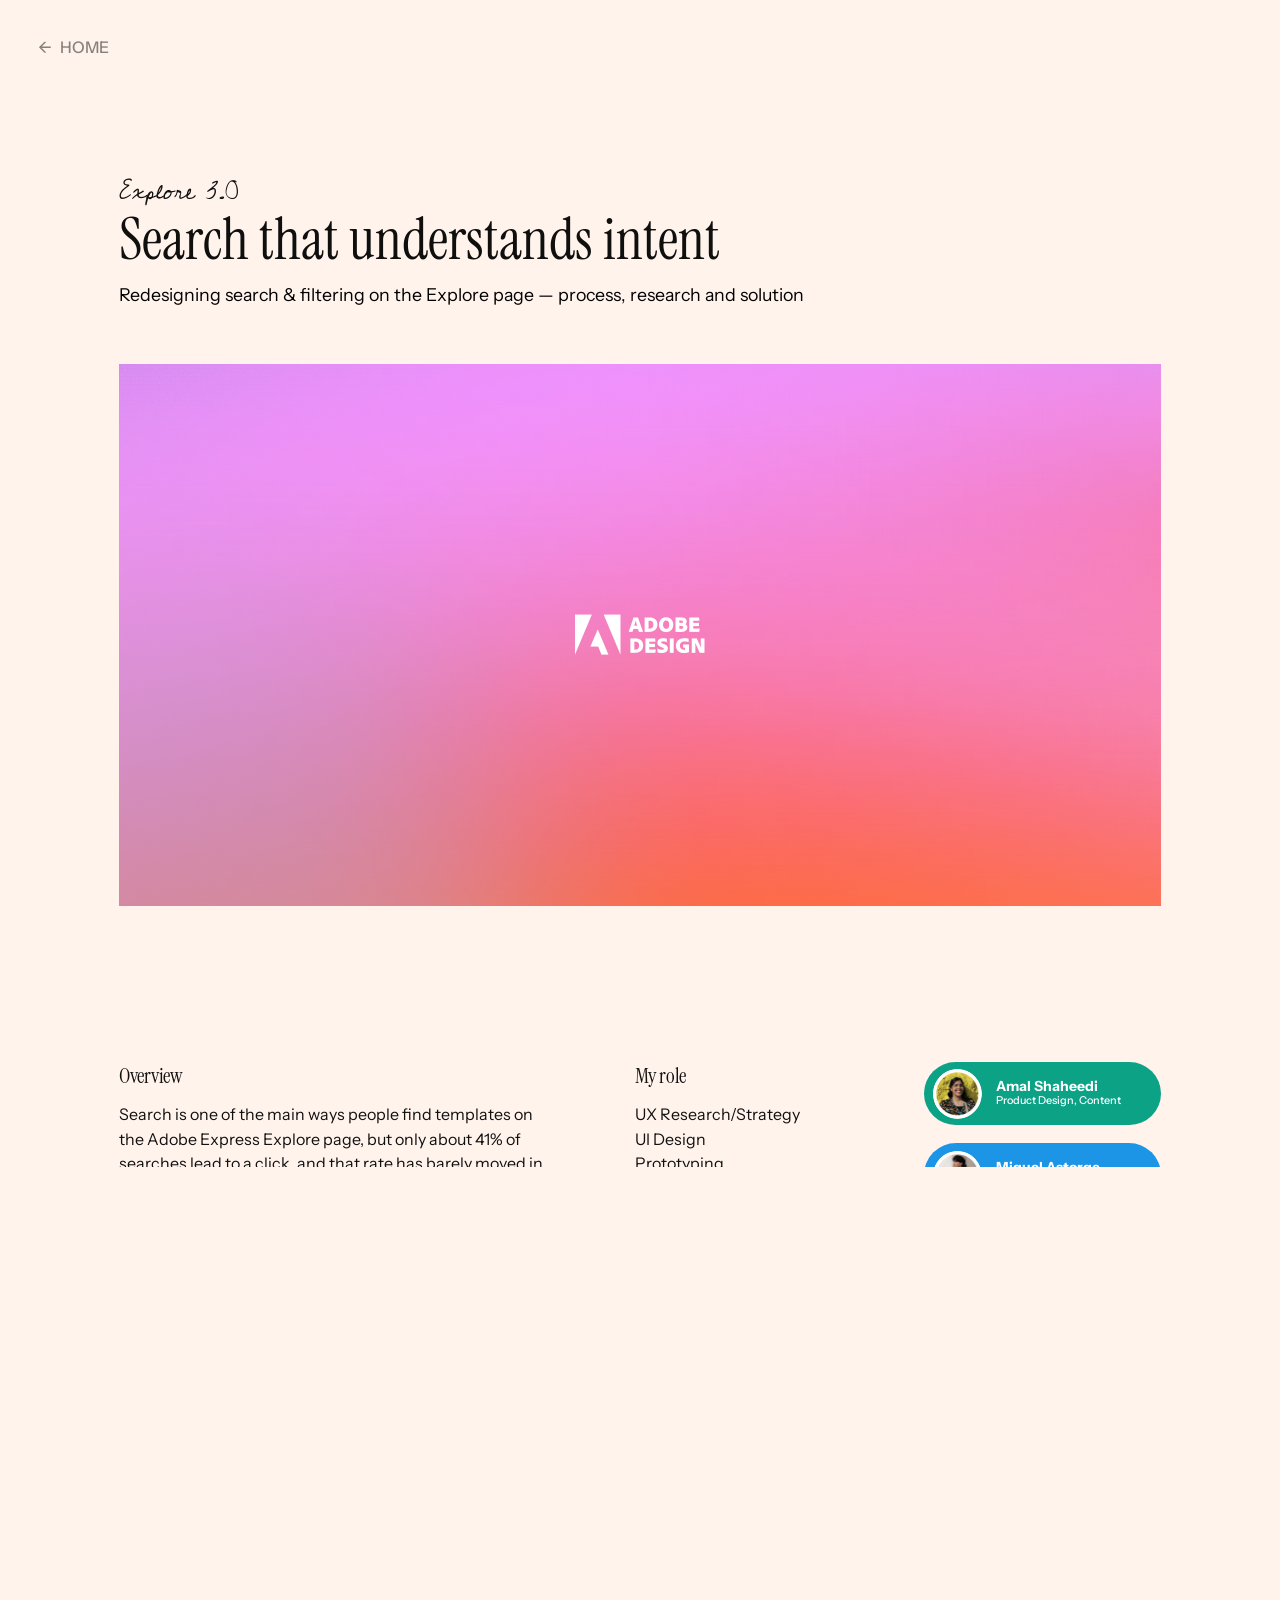
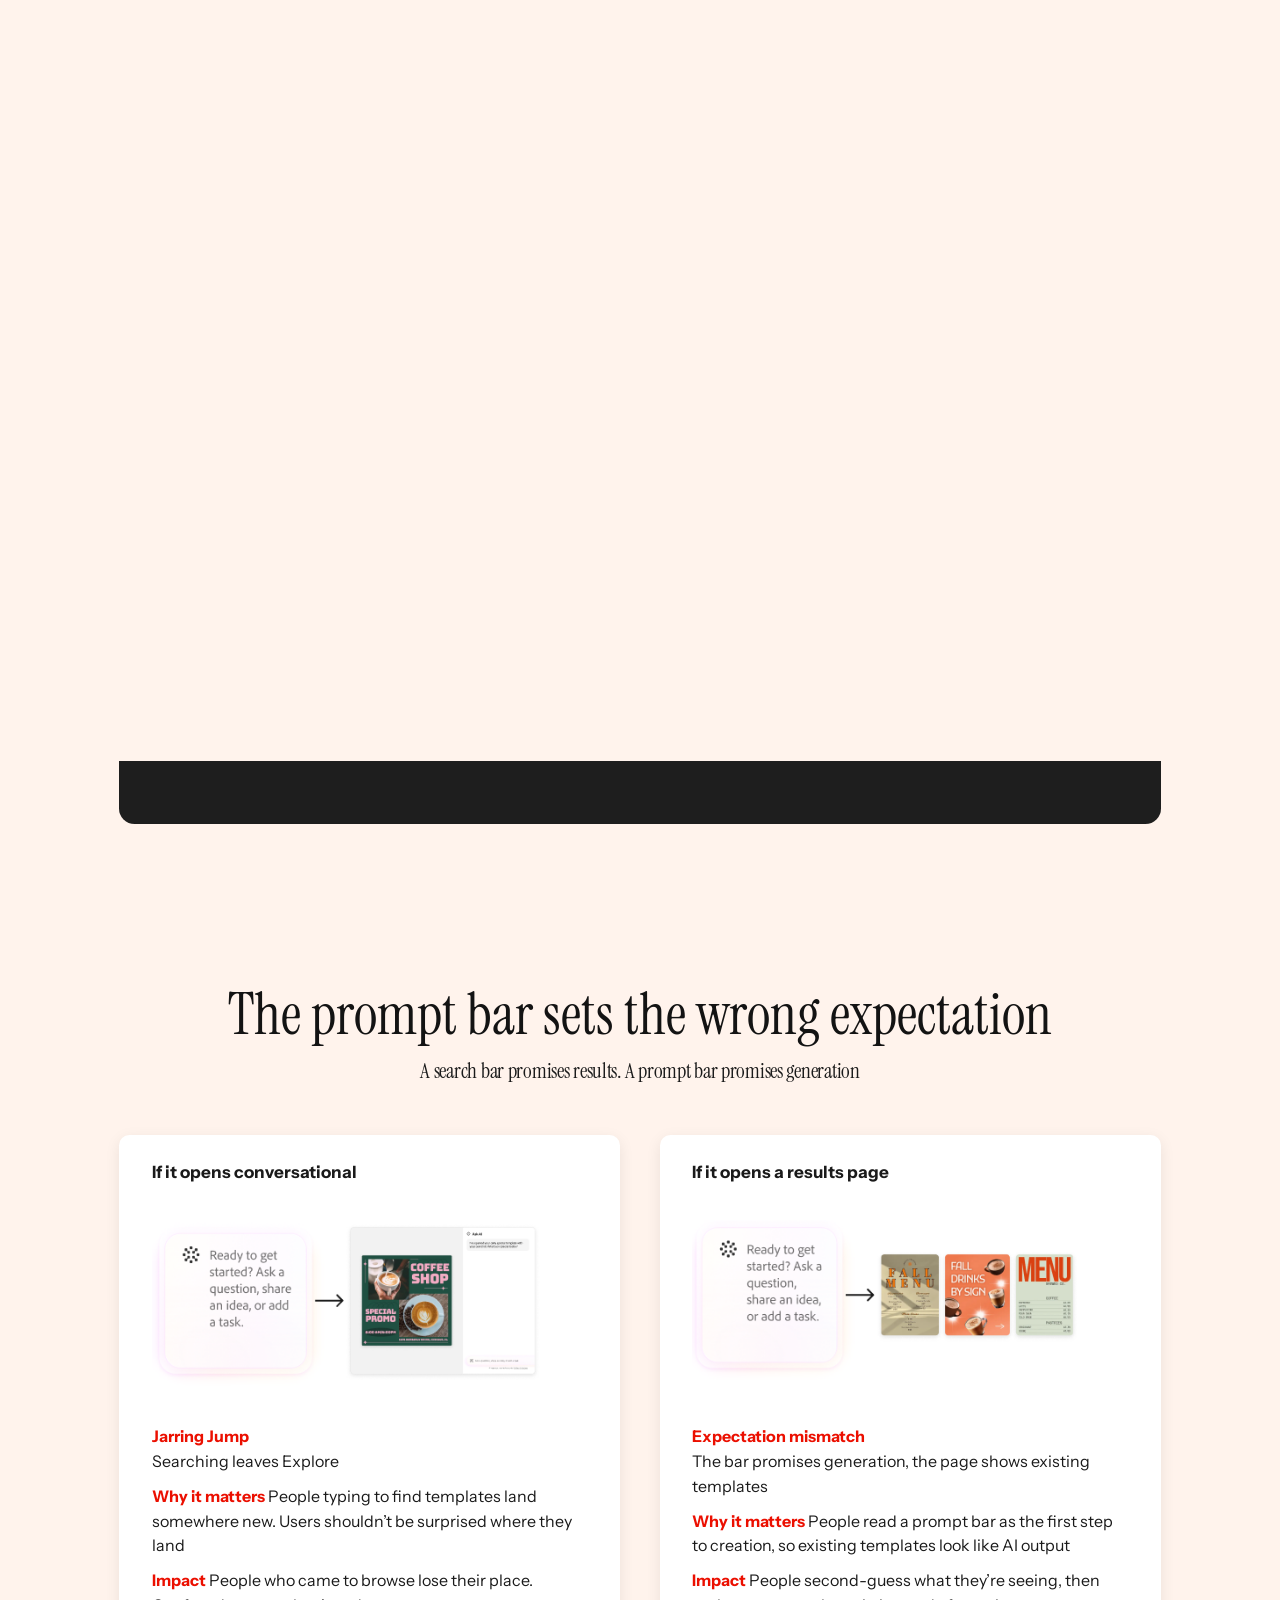
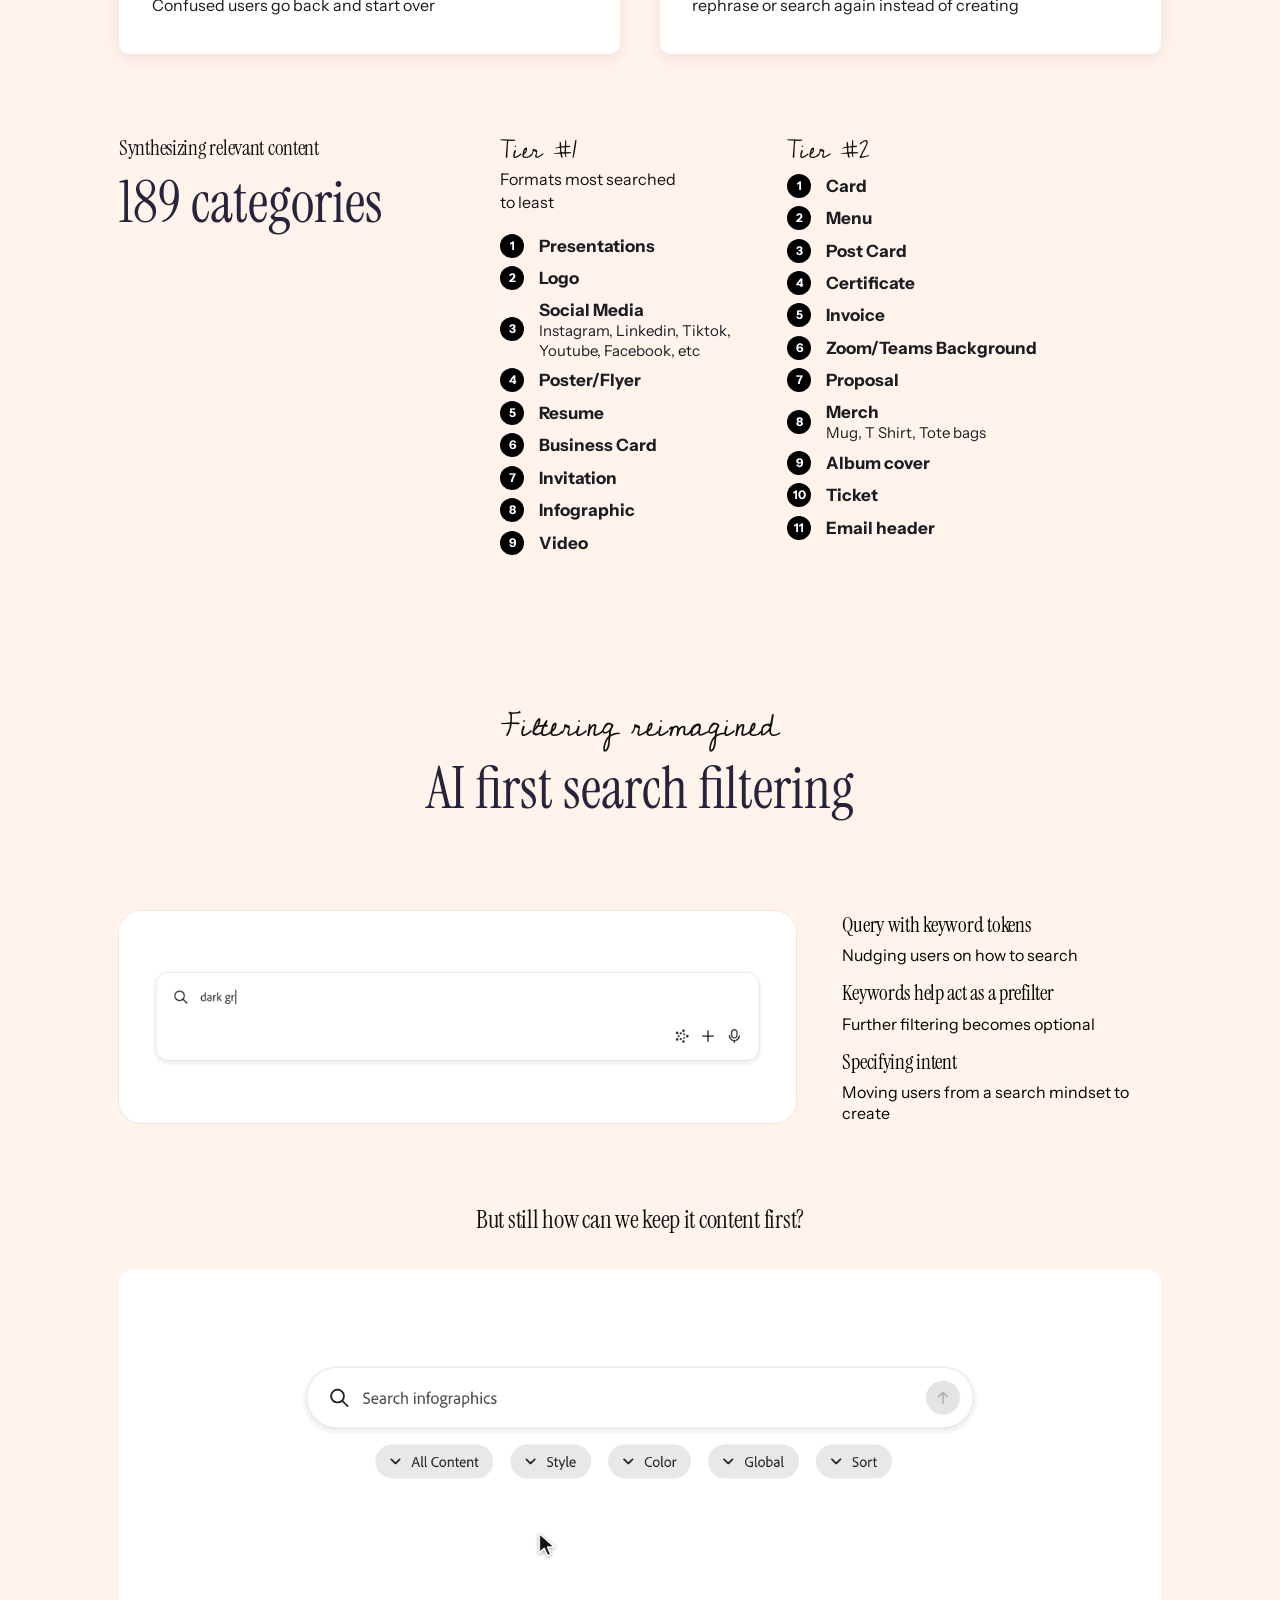
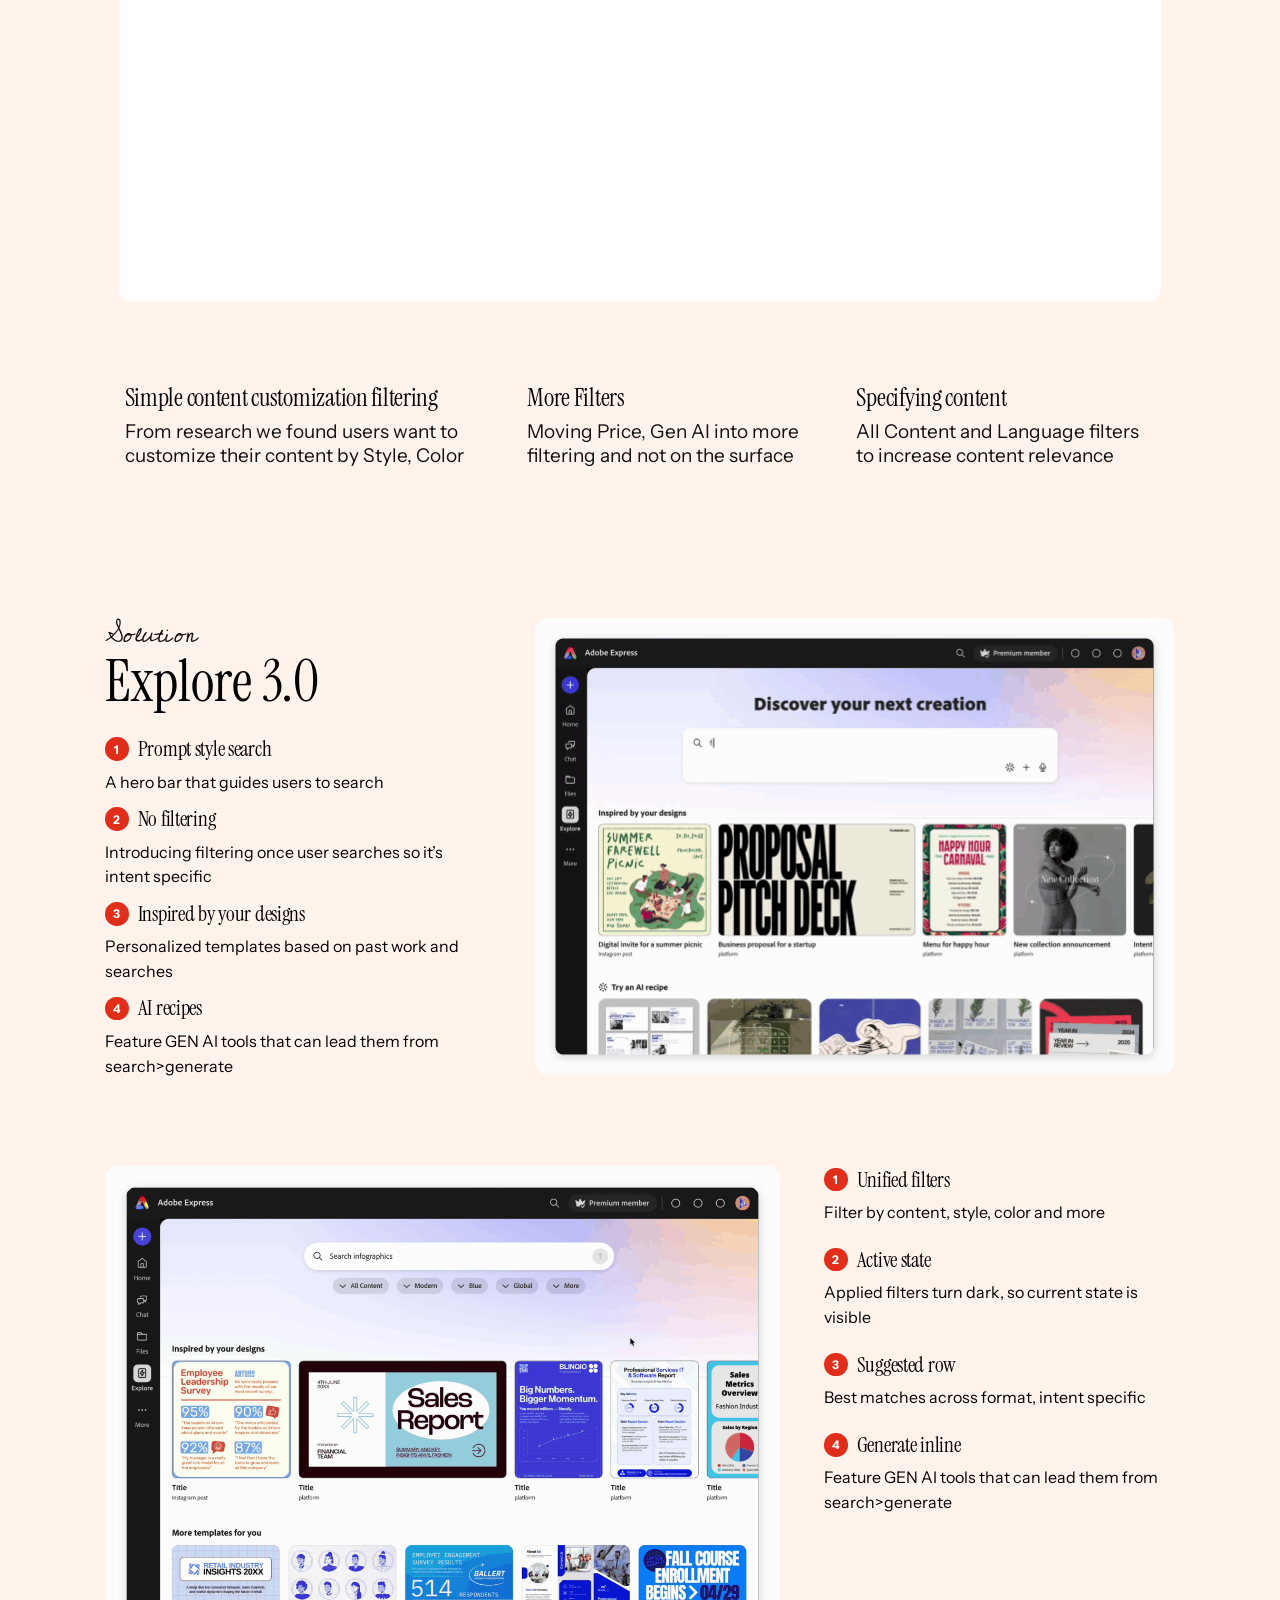
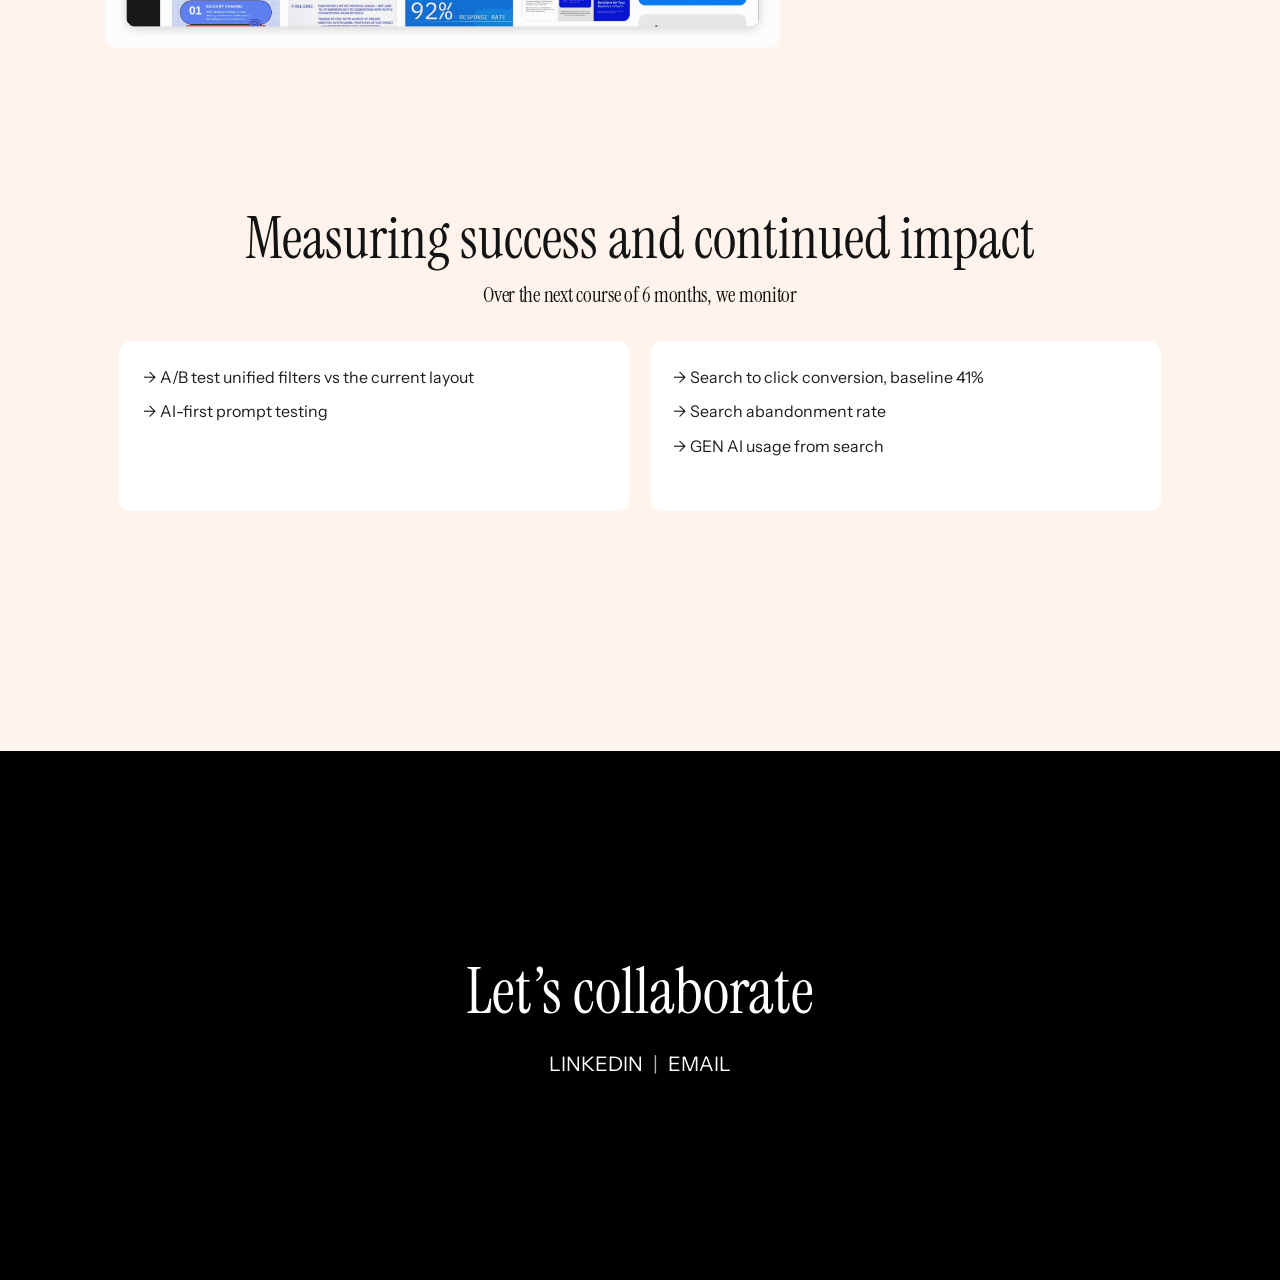
==== explore.html @ 82c075d8 "Portfolio site Co-authored-by: Copilot App <223556219+Copilot@users.noreply.github.com>" ====
<!doctype html>
<html lang="en">
<head>
  <meta charset="utf-8">
  <meta name="viewport" content="width=device-width, initial-scale=1">
  <title>Explore 3.0 — Amal Shaheedi</title>
  <meta name="description" content="Redesigning search and filtering on the Adobe Express Explore page — process, research and solution.">
  <link rel="preconnect" href="https://fonts.googleapis.com">
  <link rel="preconnect" href="https://fonts.gstatic.com" crossorigin>
  <link href="https://fonts.googleapis.com/css2?family=Cedarville+Cursive&family=Instrument+Sans:wdth,wght@75..100,400..700&family=Instrument+Serif:ital@0;1&display=swap" rel="stylesheet">
  <link rel="stylesheet" href="case.css?v=47">
</head>
<body class="case">
  <a class="skip" href="#overview">Skip to content</a>

  <a class="back" href="index.html"><span aria-hidden="true">←</span> Home</a>

  <nav class="snav" aria-label="Sections">
    <a href="#overview" class="is-active">Overview</a>
    <a href="#problem">Problem</a>
    <a href="#research">Research</a>
    <a href="#prompt">Discovery</a>
    <a href="#filtering">Solution</a>
  </nav>

  <div class="page" id="page">
    <header class="sec hero">
      <div class="hero__text">
        <p class="script in">Explore 3.0</p>
        <h1 class="in">Search that understands intent</h1>
        <p class="lede in">Redesigning search &amp; filtering on the Explore page — process, research and solution</p>
      </div>
      <video class="hero__img in" src="assets/p1/hero-gradient.mp4" poster="assets/p1/hero-gradient.png" autoplay muted loop playsinline aria-label="Adobe Design" width="1042" height="542"></video>
    </header>

    <section class="sec overview" id="overview">
      <div data-reveal>
        <h3 class="h4">Overview</h3>
        <p>Search is one of the main ways people find templates on the Adobe Express Explore page, but only about 41% of searches lead to a click, and that rate has barely moved in a year. This project finds the why and makes filters simpler and adds AI refinement, so people get from search to creating faster.</p>
      </div>
      <div data-reveal>
        <h3 class="h4">My role</h3>
        <ul><li>UX Research/Strategy</li><li>UI Design</li><li>Prototyping</li></ul>
        <h3 class="h4 gap">Duration</h3>
        <p>12 Weeks</p>
      </div>
      <div data-reveal>
        <div class="person person--teal"><span class="av"><img src="assets/p1/av-011d2.png" alt=""><img src="assets/p1/av-b8d90.png" alt="Amal Shaheedi"></span><span><b>Amal Shaheedi</b><small>Product Design, Content</small></span></div>
        <div class="person person--blue"><span class="av"><img src="assets/p1/av-011d2.png" alt=""><img src="assets/p1/av-c00eb.png" alt="Miguel Astorga"></span><span><b>Miguel Astorga</b><small>Product Design</small></span></div>
        <div class="person person--teal"><span class="av"><img src="assets/p1/av-011d2.png" alt=""><img src="assets/p1/av-57964.png" alt="James Ihezue"></span><span><b>James Ihezue</b><small>Content Strategist</small></span></div>
      </div>
    </section>

    <section class="sec problem" id="problem">
      <header class="problem__head" data-reveal>
        <p class="script">Problem</p>
        <h2 class="h3">Finding the right template takes too much work</h2>
      </header>
      <div class="data" data-reveal>
        <div class="data__list">
          <h3 class="h4">From the data we know users are searching but not finding the right content</h3>
          <ul class="arrows">
            <li>→ 35.8% engaging with search results</li>
            <li>→ roughly 6 in 10 searches don’t end in a click</li>
            <li>→ only 2% of users engage with the filters</li>
          </ul>
        </div>
        <figure class="chart" aria-label="Search engagement rate by month"><div class="bar" style="--i:0;--h:285.6"><span>35.3%</span><i></i><em>Sep ’25</em></div><div class="bar" style="--i:1;--h:283.9"><span>35.1%</span><i></i><em>Dec ’25</em></div><div class="bar" style="--i:2;--h:283.9"><span>35.1%</span><i></i><em>Mar ’26</em></div><div class="bar" style="--i:3;--h:298.5"><span>36.9%</span><i></i><em>Jun ’26</em></div><div class="bar is-hi" style="--i:4;--h:289.6"><span>35.8%</span><i></i><em>Sep ’26</em></div></figure>
      </div>

      <div class="audit" data-reveal>
        <figure class="shot">
          <figcaption class="h4">Current Explore Experience</figcaption>
          <img class="shot__framed" src="assets/p1/audit-current-framed.png" alt="The current Adobe Express Explore page with filters, collections and template grid" width="1280" height="860">
        </figure>
        <ol class="notes"><li><div class="row"><span class="num">1</span><h4 class="h4">Two separate filtering systems</h4></div><p>Personalization chips on top, a sort panel on the side</p></li><li><div class="row"><span class="num">2</span><h4 class="h4">Top heavy: filters, collection cards</h4></div><p>Competing for attention within the layout</p></li><li><div class="row"><span class="num">3</span><h4 class="h4">Long complicated filtering system</h4></div><p>189 content categories. Many vague sections</p></li><li><div class="row"><span class="num">4</span><h4 class="h4">Dead ends</h4></div><p>Lack of template relevance, there’s no clear path from search&gt;create</p></li></ol>
      </div>
    </section>

    <section class="sec research" id="research">
      <header class="research__head" data-reveal>
        <p class="script">Research</p>
        <h2 class="h3">Mapping the search journey</h2>
      </header>
      <ol class="journey" data-reveal><li>Explore / Discover</li><li class="arr" aria-hidden="true">→</li><li><span>Search<br>Query</span></li><li class="arr" aria-hidden="true">→</li><li>Categorize</li><li class="arr" aria-hidden="true">→</li><li>Sort</li><li class="arr" aria-hidden="true">→</li><li><span>Refine<br>further</span></li><li class="arr" aria-hidden="true">→</li><li class="is-end">Create</li></ol>
      <div class="hmw" data-reveal>
        <h3 class="h4">How Might We (Key Considerations)</h3>
        <div class="hmw__grid">
          <article><h4>One</h4><p>Have a clear distinction between prompt and search. Add AI integrations that make sense move away from traditional search</p></article>
          <article><h4>Two</h4><p>Hide filters behind a button; consolidate pill tabs and collections</p></article>
          <article><h4>Three</h4><p>Rethink categories around intent → narrow by size or style</p></article>
          <article><h4>Four</h4><p>Move the users to an ideal state from Search → Create</p></article>
        </div>
      </div>
      <div class="decisions" data-reveal>
        <h3 class="h4">Making Decisions</h3>
        <p>Through reiteration and cross team collaboration, we were able to narrow down on priority changes and make decisions for the redesign</p>
        <div class="decisions__box"><video src="assets/p1/decisions.mp4" width="1920" height="1368" autoplay muted loop playsinline preload="metadata" aria-label="Walkthrough of concept explorations and design decisions"></video></div>
      </div>
    </section>

    <section class="sec prompt" id="prompt">
      <header class="prompt__head" data-reveal>
        <h2>The prompt bar sets the wrong expectation</h2>
        <p>A search bar promises results. A prompt bar promises generation</p>
      </header>
      <div class="two">
        <article class="panel" data-reveal>
          <h3>If it opens conversational</h3>
          <img src="assets/p1/fig-prompt-a.png" alt="Prompt bar leading into an AI assistant editor" loading="lazy" width="450" height="190">
          <dl class="why">
            <dt>Jarring Jump</dt><dd>Searching leaves Explore</dd>
            <dd><b class="red">Why it matters</b> People typing to find templates land somewhere new. Users shouldn’t be surprised where they land</dd>
            <dd><b class="red">Impact</b> People who came to browse lose their place. Confused users go back and start over</dd>
          </dl>
        </article>
        <article class="panel" data-reveal>
          <h3>If it opens a results page</h3>
          <img src="assets/p1/fig-prompt-b.png" alt="Prompt bar leading into a page of existing templates" loading="lazy" width="460" height="190">
          <dl class="why">
            <dt>Expectation mismatch</dt><dd>The bar promises generation, the page shows existing templates</dd>
            <dd><b class="red">Why it matters</b> People read a prompt bar as the first step to creation, so existing templates look like AI output</dd>
            <dd><b class="red">Impact</b> People second-guess what they’re seeing, then rephrase or search again instead of creating</dd>
          </dl>
        </article>
      </div>
      <div class="cats" data-reveal>
        <div class="cats__intro">
          <h3 class="h4">Synthesizing relevant content</h3>
          <p class="stat">189 categories</p>
        </div>
        <div class="tiers">
          <div class="tier">
            <h3 class="script">Tier #1</h3>
            <p class="sub">Formats most searched<br>to least</p>
            <ol class="rank"><li><span>Presentations</span></li><li><span>Logo</span></li><li><span>Social Media<small>Instagram, Linkedin, Tiktok, Youtube, Facebook, etc</small></span></li><li><span>Poster/Flyer</span></li><li><span>Resume</span></li><li><span>Business Card</span></li><li><span>Invitation</span></li><li><span>Infographic</span></li><li><span>Video</span></li></ol>
          </div>
          <div class="tier tier--b">
            <h3 class="script">Tier #2</h3>
            <ol class="rank"><li><span>Card</span></li><li><span>Menu</span></li><li><span>Post Card</span></li><li><span>Certificate</span></li><li><span>Invoice</span></li><li><span>Zoom/Teams Background</span></li><li><span>Proposal</span></li><li><span>Merch<small>Mug, T Shirt, Tote bags</small></span></li><li><span>Album cover</span></li><li><span>Ticket</span></li><li><span>Email header</span></li></ol>
          </div>
        </div>
      </div>
    </section>

    <section class="sec filtering" id="filtering">
      <header class="fhead" data-reveal>
        <p class="script">Filtering reimagined</p>
        <h2 class="h3">AI first search filtering</h2>
      </header>
      <div class="ftop" data-reveal>
        <div class="ftop__card"><img class="ftop__gif" src="assets/p1/keyword-prompt@2x.gif" alt="Animation: typing “dark grungy halloween social post black” while AI suggests keyword chips; clicking “More Spooky” adds it to the prompt" loading="lazy" width="900" height="280"></div>
        <ul class="points">
          <li><h4>Query with keyword tokens</h4><p>Nudging users on how to search</p></li>
          <li><h4>Keywords help act as a prefilter</h4><p>Further filtering becomes optional</p></li>
          <li><h4>Specifying intent</h4><p>Moving users from a search mindset to create</p></li>
        </ul>
      </div>
      <div class="fmid" data-reveal>
        <h3 class="h4">But still how can we keep it content first?</h3>
        <div class="fcard">
          <img class="fcard__gif" src="assets/p1/content-filter-expanded@2x.gif" alt="Animated demo: opening the All Content filter and typing “Instagram” to narrow it to Reels, Portrait Posts, Square Posts and Story, then opening the Style, Color, Global and Sort filters in turn" width="760" height="500" loading="lazy">
        </div>
      </div>
      <div class="fbot" data-reveal>
        <div><h4 class="h4">Simple content customization filtering</h4><p>From research we found users want to customize their content by Style, Color</p></div>
        <div><h4 class="h4">More Filters</h4><p>Moving Price, Gen AI into more filtering and not on the surface</p></div>
        <div><h4 class="h4">Specifying content</h4><p>All Content and Language filters to increase content relevance</p></div>
      </div>
    </section>

    <section class="sec solution" id="solution">
      <div class="feat feat--a">
        <div class="feat__text" data-reveal>
          <p class="script">Solution</p>
          <h2 class="h3 h3--ink">Explore 3.0</h2>
          <ol class="items"><li><div class="row"><span class="num">1</span><h4 class="h4">Prompt style search</h4></div><p>A hero bar that guides users to search</p></li><li><div class="row"><span class="num">2</span><h4 class="h4">No filtering</h4></div><p>Introducing filtering once user searches so it’s intent specific</p></li><li><div class="row"><span class="num">3</span><h4 class="h4">Inspired by your designs</h4></div><p>Personalized templates based on past work and searches</p></li><li><div class="row"><span class="num">4</span><h4 class="h4">AI recipes</h4></div><p>Feature GEN AI tools that can lead them from search&gt;generate</p></li></ol>
        </div>
        <img class="mock mock--gif" src="assets/p1/explore-prompting@2x.gif" alt="Typing a prompt, adding keyword chips and loading results on the new Explore page" loading="lazy" width="1280" height="915" data-reveal>
      </div>
      <div class="feat feat--b">
        <img class="mock mock--gif" src="assets/p1/explore-filtering@2x.gif" alt="Opening the color filter, selecting red and the templates updating to red" loading="lazy" width="1280" height="915" data-reveal>
        <div class="feat__text" data-reveal>
          <ol class="items"><li><div class="row"><span class="num">1</span><h4 class="h4">Unified filters</h4></div><p>Filter by content, style, color and more</p></li><li><div class="row"><span class="num">2</span><h4 class="h4">Active state</h4></div><p>Applied filters turn dark, so current state is visible</p></li><li><div class="row"><span class="num">3</span><h4 class="h4">Suggested row</h4></div><p>Best matches across format, intent specific</p></li><li><div class="row"><span class="num">4</span><h4 class="h4">Generate inline</h4></div><p>Feature GEN AI tools that can lead them from search&gt;generate</p></li></ol>
        </div>
      </div>
    </section>

    <section class="sec impact" id="impact">
      <header class="impact__head" data-reveal>
        <h2>Measuring success and continued impact</h2>
        <p class="h4">Over the next course of 6 months, we monitor</p>
      </header>
      <div class="impact__cols" data-reveal>
        <div><p>→ A/B test unified filters vs the current layout</p><p>→ AI-first prompt testing</p></div>
        <div><p>→ Search to click conversion, baseline 41%</p><p>→ Search abandonment rate</p><p>→ GEN AI usage from search</p></div>
      </div>
    </section>
  </div>

  <footer class="foot" id="contact">
      <h2 data-reveal>Let’s collaborate</h2>
      <p><a href="https://www.linkedin.com/" target="_blank" rel="noopener">LinkedIn</a><span>|</span><a href="mailto:amalshaheedi@gmail.com" data-copy>Email</a></p>
  </footer>

  <script src="case.js?v=3"></script>
  <script>
    const vids = document.querySelectorAll("video[autoplay]");
    const playAll = () => vids.forEach(v => { v.muted = true; v.play().catch(() => {}); });
    playAll();
    ["pointerdown", "keydown", "scroll", "touchstart"].forEach(e => addEventListener(e, playAll, { once: true, passive: true }));
  </script>
</body>
</html>
---- case.css ----
/* Explore 3.0 case study — Figma "Desktop - 6" (621:77883). Exact at 1440px, fluid below. */
:root { --sans: "Instrument Sans", system-ui, sans-serif; --serif: "Instrument Serif", Georgia, serif; --script: "Cedarville Cursive", cursive; --brand: #5c5cfa; --red: #e12e1a; --ease: cubic-bezier(.22,1,.36,1);
  --pw: min(100vw, 1440px); --px: max(24px, calc((var(--pw) - 1042px) / 2)); }
*, *::before, *::after { box-sizing: border-box; }
html { background: #fff3ec; scroll-behavior: smooth; }
body.case { margin: 0; background: #fff3ec; color: #111; font: 400 19px/1.26 var(--sans); overflow-x: hidden; -webkit-font-smoothing: antialiased; }
.case h1, .case h2, .case h3, .case h4, .case p, .case ul, .case ol, .case dl, .case dd { margin: 0; padding: 0; }
.case ul, .case ol { list-style: none; }
.case img { display: block; max-width: 100%; height: auto; }
.case a { color: inherit; text-decoration: none; }
.skip { position: absolute; left: -999px; top: 8px; z-index: 50; background: #000; color: #fff; padding: 8px 12px; }
.skip:focus { left: 8px; }

.page { max-width: 1440px; margin: 0 auto; overflow-x: clip; }
.sec { --sg: 150px; position: relative; padding: var(--sg) var(--px) 0; }
.sec:last-child { padding-bottom: var(--sg); }

/* type tokens */
.script { font: 400 clamp(28px, 2.5vw, 36px)/1.35 var(--script); color: #111; }
.h3 { font: 400 clamp(38px, 4.44vw, 64px)/1.453 var(--serif); color: #26233a; }
.h3--ink { color: #000; }
.h4 { font: 400 clamp(24px, 1.95vw, 28px)/normal var(--serif); letter-spacing: -.28px; color: #111; }
.num { display: inline-grid; place-items: center; flex: none; width: 23.53px; height: 23.53px; border-radius: 50%; background: var(--red); color: #fff; font: 700 12px/1.26 var(--sans); }
.red { color: #eb0f00; }

/* section nav */
.snav { position: fixed; z-index: 20; left: clamp(20px, 3vw, 48px); top: clamp(120px, 13.7vw, 197px); display: flex; flex-direction: column; gap: 13px; }
.snav a { position: relative; font: 500 16px/1.13 var(--sans); color: #000; text-transform: uppercase; opacity: .5; transition: opacity .3s var(--ease); }
.snav a::before { content: ""; position: absolute; left: 0; right: 0; top: -6px; height: 1px; background: currentColor; transform: scaleX(0); transform-origin: left; transition: transform .45s var(--ease); }
.snav a:hover, .snav a.is-active { opacity: 1; }
.snav a.is-active::before { transform: scaleX(1); }
@media (max-width: 1360px) { .snav { display: none; } }
.back { position: absolute; z-index: 20; left: clamp(20px, 3vw, 48px); top: clamp(24px, 3vw, 40px); display: inline-flex; align-items: center; gap: 8px; font: 500 16px/1.13 var(--sans); color: #000; text-transform: uppercase; opacity: .5; transition: opacity .3s var(--ease); }
.back span { transition: transform .35s var(--ease); }
.back:hover, .back:focus-visible { opacity: 1; }
.back:hover span { transform: translateX(-4px); }

/* hero */
.hero { padding-top: clamp(120px, 13.7vw, 197px); padding-bottom: 0; }
.hero__text { display: flex; flex-direction: column; margin-bottom: clamp(36px, 4.4vw, 63px); }
.hero h1 { font: 400 clamp(40px, 4.44vw, 64px)/1.12 var(--serif); color: rgba(0,0,0,.94); }
.hero .script { font-size: clamp(22px, 1.95vw, 28px); }
.hero .lede { font: 400 clamp(17px, 1.39vw, 20px)/1.4 var(--sans); color: #000; margin-top: 10px; }
.hero__img { width: 100%; aspect-ratio: 1042 / 542; object-fit: cover; }
.in { opacity: 0; transform: translateY(26px); filter: blur(6px); animation: rise 1.1s var(--ease) forwards; }
.hero .script.in { animation-delay: .08s; } .hero h1.in { animation-delay: .2s; } .hero .lede.in { animation-delay: .38s; } .hero__img.in { animation-delay: .55s; }

/* overview */
.overview { padding-bottom: 0; display: grid; grid-template-columns: minmax(0, 430px) minmax(0, 203px) 237px; justify-content: space-between; gap: 40px; align-items: start; }
.overview .h4 { font-size: clamp(21px, 1.67vw, 24px); margin-bottom: 12px; }
.overview .h4.gap { margin-top: 28px; }
.overview p, .overview li { font-size: 16px; line-height: 1.55; }
.person { position: relative; width: 236.7px; height: 63.56px; border-radius: 108px; color: #fff; }
.person + .person { margin-top: 18px; }
.person--teal { background: #0ba286; } .person--blue { background: #1d95e7; }
.av { position: absolute; left: 8.5px; top: 7.6px; width: 49.7px; height: 49.7px; border-radius: 50%; overflow: hidden; }
.av img { position: absolute; inset: 0; width: 100%; height: 100%; object-fit: cover; }
.person > span:last-child { position: absolute; left: 72px; top: 16px; width: 150px; }
.person b { display: block; font: 700 14px/1.15 var(--sans); }
.person small { display: block; font: 500 10.86px/1.2 var(--sans); }

/* problem */
.problem { padding-bottom: 0; }
.data { display: flex; gap: 82px; margin-top: 29px; align-items: flex-start; }
.data__list { flex: 0 1 393px; min-width: 0; }
.problem .script { font-size: clamp(22px, 1.95vw, 28px); }
.problem .h3 { font-size: clamp(40px, 4.44vw, 64px); }
.data__list .h4 { font-size: clamp(21px, 1.67vw, 24px); margin-bottom: 14px; }
.arrows { display: flex; flex-direction: column; gap: 8px; font-size: 16px; line-height: 1.55; }
.chart { --k: 1px; flex: 1 1 572px; min-width: 0; margin: 0; display: flex; gap: 36.25px; padding: 0 0 0 14.5px; align-items: flex-end; }
.bar { flex: 1; display: flex; flex-direction: column; align-items: center; min-width: 0; }
.bar i { display: block; width: 100%; height: calc(var(--h) * var(--k)); border-radius: 14.5px; background: #cdcdfa; transform-origin: bottom; transform: scaleY(0); transition: transform 1.1s var(--ease); transition-delay: calc(var(--i) * .09s); }
.bar.is-hi i { background: var(--brand); }
.bar span { margin-bottom: 8px; font: 700 17.4px/1.2 var(--sans); color: #111; opacity: 0; transition: opacity .6s var(--ease) .6s; white-space: nowrap; }
.bar em { margin-top: 11.6px; font: 400 15.65px/1.2 var(--sans); font-style: normal; color: #666670; white-space: nowrap; }
.chart.is-in .bar i { transform: none; } .chart.is-in .bar span { opacity: 1; }

/* audit: screenshot + numbered notes, bottom-aligned */
.audit { margin-top: 103px; display: grid; grid-template-columns: minmax(0, 631.34px) 354px; grid-template-rows: auto auto; column-gap: 48px; row-gap: 20px; align-items: start; }
.shot { margin: 0; min-width: 0; grid-row: 1 / span 2; display: grid; grid-template-rows: subgrid; row-gap: 20px; }
.shot img { width: 100%; height: auto; aspect-ratio: 631.34 / 431; object-fit: contain; }
.shot img.shot__framed { aspect-ratio: 2560 / 1720; border-radius: 13px; }
.notes { grid-column: 2; grid-row: 2; margin: 8px 0 0; display: flex; flex-direction: column; gap: 16.52px; }
.notes .h4 { white-space: nowrap; font-size: clamp(21px, 1.6vw, 23px); }
.shot figcaption.h4 { font-size: clamp(21px, 1.67vw, 24px); }
.notes p { font-size: 16px; line-height: 1.55; margin-top: 4px; }
@media (max-width: 1024px) { .audit { display: flex; flex-direction: column; align-items: stretch; gap: 32px; } .shot { display: flex; flex-direction: column; gap: 20px; } .notes .h4 { white-space: normal; } }
.row { display: flex; align-items: center; gap: 9.15px; margin-bottom: 6.54px; }

/* research */
.research { display: flex; flex-direction: column; gap: 65.37px; }
.research__head { margin-bottom: -15.37px; }
.journey { display: flex; align-items: center; gap: 1.3px; }
.journey li { display: flex; align-items: center; justify-content: center; text-align: center; flex: 1; min-height: 99.36px; padding: 8px; border-radius: 13.07px; background: #fff; font: 700 17px/1.3 var(--sans); color: #1c1c21; }
.journey li.arr { flex: none; width: 24px; min-height: 0; padding: 0; background: none; font-weight: 400; font-size: 16px; color: #666670; }
.journey li.is-end { background: var(--brand); color: #fff; }
.research .script { font-size: clamp(22px, 1.95vw, 28px); }
.research .h3 { font-size: clamp(40px, 4.44vw, 64px); }
.hmw .h4, .decisions .h4 { font-size: clamp(21px, 1.67vw, 24px); }
.hmw .h4 { margin-bottom: 20px; }
.decisions .h4 { margin-bottom: 12px; }
.hmw__grid p, .decisions > p { font-size: 16px; line-height: 1.55; }
.hmw__grid { display: grid; grid-template-columns: repeat(4, minmax(0, 1fr)); gap: 19.6px; }
.hmw__grid article { min-height: 220px; padding: 23.5px 23.5px 32px; border-radius: 13.07px; background: #fff; }
.hmw__grid h4 { font: 700 17px/1.3 var(--sans); color: var(--brand); margin-bottom: 10px; }
.decisions__box { margin-top: 26px; border-radius: 15.6px; overflow: hidden; background: #1e1e1e; }
.decisions__box video { display: block; width: 100%; height: auto; aspect-ratio: 16 / 9; object-fit: cover; object-position: center 60%; }

/* prompt */
.prompt { padding-bottom: 0; display: flex; flex-direction: column; gap: 50px; }
.prompt__head { text-align: center; }
.prompt__head h2 { font: 400 clamp(40px, 4.44vw, 64px)/1.453 var(--serif); color: #131313; }
.prompt__head p { font: 400 clamp(21px, 1.67vw, 24px)/normal var(--serif); letter-spacing: -.28px; color: #1a1a1a; }
.two { display: grid; grid-template-columns: repeat(2, minmax(0, 1fr)); gap: 39.22px; }
.panel { background: #fff; border-radius: 10.46px; box-shadow: 0 3.92px 14.38px rgba(0,0,0,.08); padding: 26.15px 32.68px; display: flex; flex-direction: column; gap: 37.26px; }
.panel h3 { font: 700 17px/1.3 var(--sans); color: #1a1a1a; }
.panel img { height: 166.7px; width: auto; max-width: 100%; object-fit: contain; object-position: left; }
.why { max-width: 433px; }
.why dt { color: #eb0f00; font-weight: 700; }
.why dd { margin: 0 0 10px; color: #1a1a1a; }
.why dt, .why dd { font-size: 16px; line-height: 1.55; }
.cats { display: flex; gap: 117px; align-items: flex-start; margin-top: 30px; }
.cats__intro { flex: none; }
.cats__intro .h4 { white-space: nowrap; font-size: clamp(21px, 1.67vw, 24px); }
.cats__intro .stat { font: 400 clamp(40px, 4.44vw, 64px)/1.453 var(--serif); color: #26233a; white-space: nowrap; }
.tiers { display: flex; gap: 26px; flex-wrap: wrap; }
.tier { width: 261.4px; } .tier--b { width: 283px; }
.tier .sub { margin-bottom: 20px; font-size: 16px; line-height: 1.45; }
.tier .script + .rank { margin-top: 6px; }
.tier .script { font-size: clamp(22px, 1.95vw, 28px); }
.rank { counter-reset: r; display: flex; flex-direction: column; gap: 8.47px; }
.rank li { counter-increment: r; display: flex; align-items: center; gap: 15.06px; font: 700 17px/1.3 var(--sans); color: #1c1c21; }
.rank li::before { content: counter(r); flex: none; display: grid; place-items: center; width: 24px; height: 24px; border-radius: 50%; background: #000; color: #fff; font: 700 12px/1 var(--sans); }
.rank small { display: block; font: 400 15px/1.3 var(--sans); }

/* filtering */
.filtering { display: flex; flex-direction: column; gap: 80px; }
.fhead { text-align: center; }
.ftop { display: flex; gap: 46.4px; align-items: stretch; }
.ftop__card { flex: 0 1 677px; min-width: 0; }
.ftop__card img { width: 100%; aspect-ratio: 677 / 229; object-fit: cover; border-radius: 22.39px; }
.ftop__card:has(.ftop__gif) { display: flex; align-items: center; background: #fff; border-radius: 22.39px; box-shadow: 0 0 0 1px rgba(0,0,0,.06); overflow: hidden; }
.ftop__card img.ftop__gif { aspect-ratio: 900 / 280; border-radius: 0; }
.points { flex: 1; display: flex; flex-direction: column; gap: 14px; }
.ftop .points h4 { font-size: clamp(20px, 1.67vw, 24px); }
.ftop .points p { font-size: 16px; }
.points h4 { font: 400 clamp(24px, 1.95vw, 28px)/normal var(--serif); letter-spacing: -.28px; color: #000; margin-bottom: 6.54px; }
.points p { color: #000; }
.fmid { display: flex; flex-direction: column; gap: 34.65px; }
.fmid > .h4 { text-align: center; }
.fcard { position: relative; border-radius: 12.92px; background: #fff; padding: 36px 16px; overflow: hidden; }
.fcard__gif { width: 100%; max-width: 420px; height: auto; aspect-ratio: 760 / 420; object-fit: cover; object-position: 50% 45%; margin: 0 auto; }
.demo { display: flex; flex-direction: column; align-items: center; gap: 15px; }
.demo__bar { width: min(589px, 100%); padding: 11.3px; border-radius: 11.3px; background: #fff; box-shadow: 0 0 .5px rgba(0,0,0,.08), 0 1px 2px rgba(0,0,0,.04), 0 2px 4px rgba(0,0,0,.08); transition: box-shadow .3s; }
.demo__bar:focus-within { box-shadow: 0 0 0 2px var(--brand), 0 2px 4px rgba(0,0,0,.08); }
.demo__in { display: flex; align-items: center; gap: 7.5px; min-height: 30px; }
.demo__in input { flex: 1; min-width: 0; border: 0; outline: 0; background: none; font: 400 15.05px/1.3 var(--sans); color: #292929; }
.demo__go { flex: none; width: 30.1px; height: 30.1px; border-radius: 50%; background: #e9e9e9; color: #999; display: grid; place-items: center; font-size: 14px; }
.demo__pills { display: flex; flex-wrap: wrap; gap: 15.05px; justify-content: center; margin-top: 10px; }
.dd { position: relative; }
.chip { display: inline-flex; align-items: center; gap: 6px; height: 30.1px; padding: 0 14px; border: 0; border-radius: 50px; background: rgba(0,0,0,.09); color: rgba(0,0,0,.84); font: 500 14px/17px var(--sans); cursor: pointer; transition: background .3s var(--ease), color .3s var(--ease), transform .3s var(--ease); }
.chip svg { transition: transform .3s var(--ease); }
.chip:hover { transform: translateY(-1px); }
.chip.is-on { background: rgba(0,0,0,.84); color: #fff; }
.chip[aria-expanded="true"] svg { transform: rotate(180deg); }
.chip:focus-visible, .menu li:focus-visible { outline: 2px solid var(--brand); outline-offset: 2px; }
.menu { position: absolute; z-index: 5; top: calc(100% + 8px); left: 50%; min-width: 160px; padding: 6px; border-radius: 14px; background: #fff; box-shadow: 0 2px 6px rgba(0,0,0,.08), 0 20px 40px -12px rgba(0,0,0,.25); opacity: 0; visibility: hidden; transform: translate(-50%, -6px) scale(.96); transform-origin: top center; transition: opacity .25s var(--ease), transform .35s var(--ease), visibility 0s .35s; }
.dd.is-open .menu { opacity: 1; visibility: visible; transform: translate(-50%, 0) scale(1); transition-delay: 0s; }
.menu li { display: flex; align-items: center; gap: 10px; padding: 9px 12px; border-radius: 9px; font: 400 14px var(--sans); cursor: pointer; transition: background .2s; }
.menu li:hover, .menu li:focus-visible { background: #f1f1f4; }
.menu li.is-picked { font-weight: 700; }
.menu i { width: 14px; height: 14px; border-radius: 50%; background: var(--c); }
.hint { position: absolute; left: 0; right: 0; bottom: 22px; text-align: center; font: 400 13px var(--sans); color: #8a8a94; }
.fbot { display: flex; gap: 30.4px; justify-content: center; }
.fbot > div { flex: 0 1 372.2px; min-width: 0; }
.fbot > div + div { flex-basis: 299px; }
.fbot .h4 { margin-bottom: 6.54px; color: #000; }

/* solution: two alternating rows inside a 1069px frame */
.solution { padding-bottom: 0; }
.feat { display: grid; align-items: start; margin-inline: -14px -13px; }
.feat--a { grid-template-columns: minmax(0, 360fr) minmax(0, 639fr); column-gap: 70px; }
.feat--a .feat__text { display: flex; flex-direction: column; }
.feat--a .feat__text .h3 { margin: -11px 0 12px; }
.feat--a .mock { width: 100%; aspect-ratio: 639 / 527; }
.feat--b { margin-top: 87px; grid-template-columns: minmax(0, 675fr) minmax(0, 350fr); column-gap: 44px; }
.feat--b .mock { width: 100%; aspect-ratio: 675 / 461; }
.feat .mock--gif { height: auto; aspect-ratio: 1280 / 915; }
.mock { object-fit: cover; object-position: left top; border-radius: 13px; }
.feat__h { margin-bottom: 21px; }
.items { display: flex; flex-direction: column; gap: 10.54px; }
.feat--b .items { gap: 20.87px; }
.solution .script { font-size: clamp(22px, 1.95vw, 28px); }
.solution .h3 { font-size: clamp(40px, 4.44vw, 64px); }
.items .h4 { color: #000; font-size: clamp(21px, 1.6vw, 23px); }
.items p { color: #000; font-size: 16px; line-height: 1.55; margin-top: 4px; }

/* impact */
.impact { display: flex; flex-direction: column; gap: 32.7px; }
.sec.impact { padding-bottom: calc(var(--sg) * 1.6); }
.impact__head { text-align: center; }
.impact__head h2 { font: 400 clamp(40px, 4.44vw, 64px)/1.453 var(--serif); color: #131313; }
.impact__head .h4 { font-size: clamp(21px, 1.67vw, 24px); }
.impact__cols { display: flex; gap: 19.6px; }
.impact__cols p { font-size: 16px; line-height: 1.55; }
.impact__cols > div { flex: 1; min-width: 0; min-height: 170px; padding: 23.53px 23.53px 32px; border-radius: 13.07px; background: #fff; display: flex; flex-direction: column; gap: 9.8px; color: #1c1c21; }

/* footer */
.foot { min-height: 529px; padding: 100px 24px; background: #000; color: #fff; display: flex; flex-direction: column; align-items: center; justify-content: center; gap: 25px; text-align: center; }
.foot h2 { font: 400 clamp(48px, 5vw, 72px)/1.13 var(--serif); }
.foot p { font: 400 20px/1.13 var(--sans); text-transform: uppercase; }
.foot a { position: relative; padding: 4px 2px; }
.foot a::after { content: ""; position: absolute; left: 0; right: 0; bottom: 0; height: 1px; background: currentColor; transform: scaleX(0); transform-origin: left; transition: transform .4s var(--ease); }
.foot a:hover::after, .foot a.is-copied::after { transform: scaleX(1); }
.foot span { margin: 0 8px; opacity: .7; }

/* ---------- responsive ---------- */
@media (max-width: 1200px) {
  .cats { flex-direction: column; gap: 40px; }
}
@media (max-width: 1024px) {
  .sec { --sg: 110px; }
  .overview { grid-template-columns: 1fr 1fr; }
  .overview > :first-child { grid-column: 1 / -1; }
  .data { flex-direction: column; gap: 48px; }
  .data__list, .chart { flex-basis: auto; width: 100%; }
  .chart { --k: .8px; gap: 4%; }
  .hmw__grid { grid-template-columns: repeat(2, minmax(0, 1fr)); }
  .hmw__grid article { min-height: 0; }
  .journey { flex-wrap: wrap; row-gap: 10px; }
  .journey li { flex: 1 1 28%; }
  .journey li.arr { flex: none; }
  .two { grid-template-columns: 1fr; }
  .ftop { flex-direction: column; }
  .ftop__card { flex-basis: auto; width: 100%; }
  .fbot { flex-wrap: wrap; justify-content: flex-start; }
  .feat--a, .feat--b { grid-template-columns: 1fr; row-gap: 40px; margin: 0; }
  .feat--b { margin-top: 80px; }
  .feat--b .mock { order: 2; }
  .feat__h { margin-bottom: 24px; }
}
@media (max-width: 640px) {
  .sec { --sg: 88px; }
  .overview { grid-template-columns: 1fr; }
  .overview > :first-child { grid-column: auto; }
  .chart { --k: .55px; gap: 3%; padding-left: 0; }
  .bar span { font-size: 13px; } .bar em { font-size: 12px; }
  .journey { flex-direction: column; align-items: stretch; }
  .journey li { flex: none; min-height: 64px; }
  .journey li.arr { width: auto; transform: rotate(90deg); }
  .hmw__grid { grid-template-columns: 1fr; }
  .panel { padding: 22px; }
  .panel img { height: auto; width: 100%; }
  .cats__intro .h4, .cats__intro .stat { white-space: normal; }
  .tier, .tier--b { width: 100%; }
  .impact__cols { flex-direction: column; }
  .menu { left: 0; transform: translate(0, -6px) scale(.96); transform-origin: top left; }
  .dd.is-open .menu { transform: none; }
}

/* motion */
[data-reveal] { opacity: 0; transform: translateY(40px); transition: opacity 1s var(--ease), transform 1s var(--ease); transition-delay: var(--d, 0s); }
[data-reveal].is-visible { opacity: 1; transform: none; }
@keyframes rise { to { opacity: 1; transform: none; filter: none; } }
@keyframes pulse { 0% { box-shadow: 0 0 0 0 rgba(225,46,26,.45); } 70%, 100% { box-shadow: 0 0 0 12px rgba(225,46,26,0); } }
@media (prefers-reduced-motion: reduce) {
  .in, [data-reveal] { opacity: 1; transform: none; filter: none; animation: none; transition: none; }
  .bar i { transform: none; transition: none; } .bar span { opacity: 1; }
}
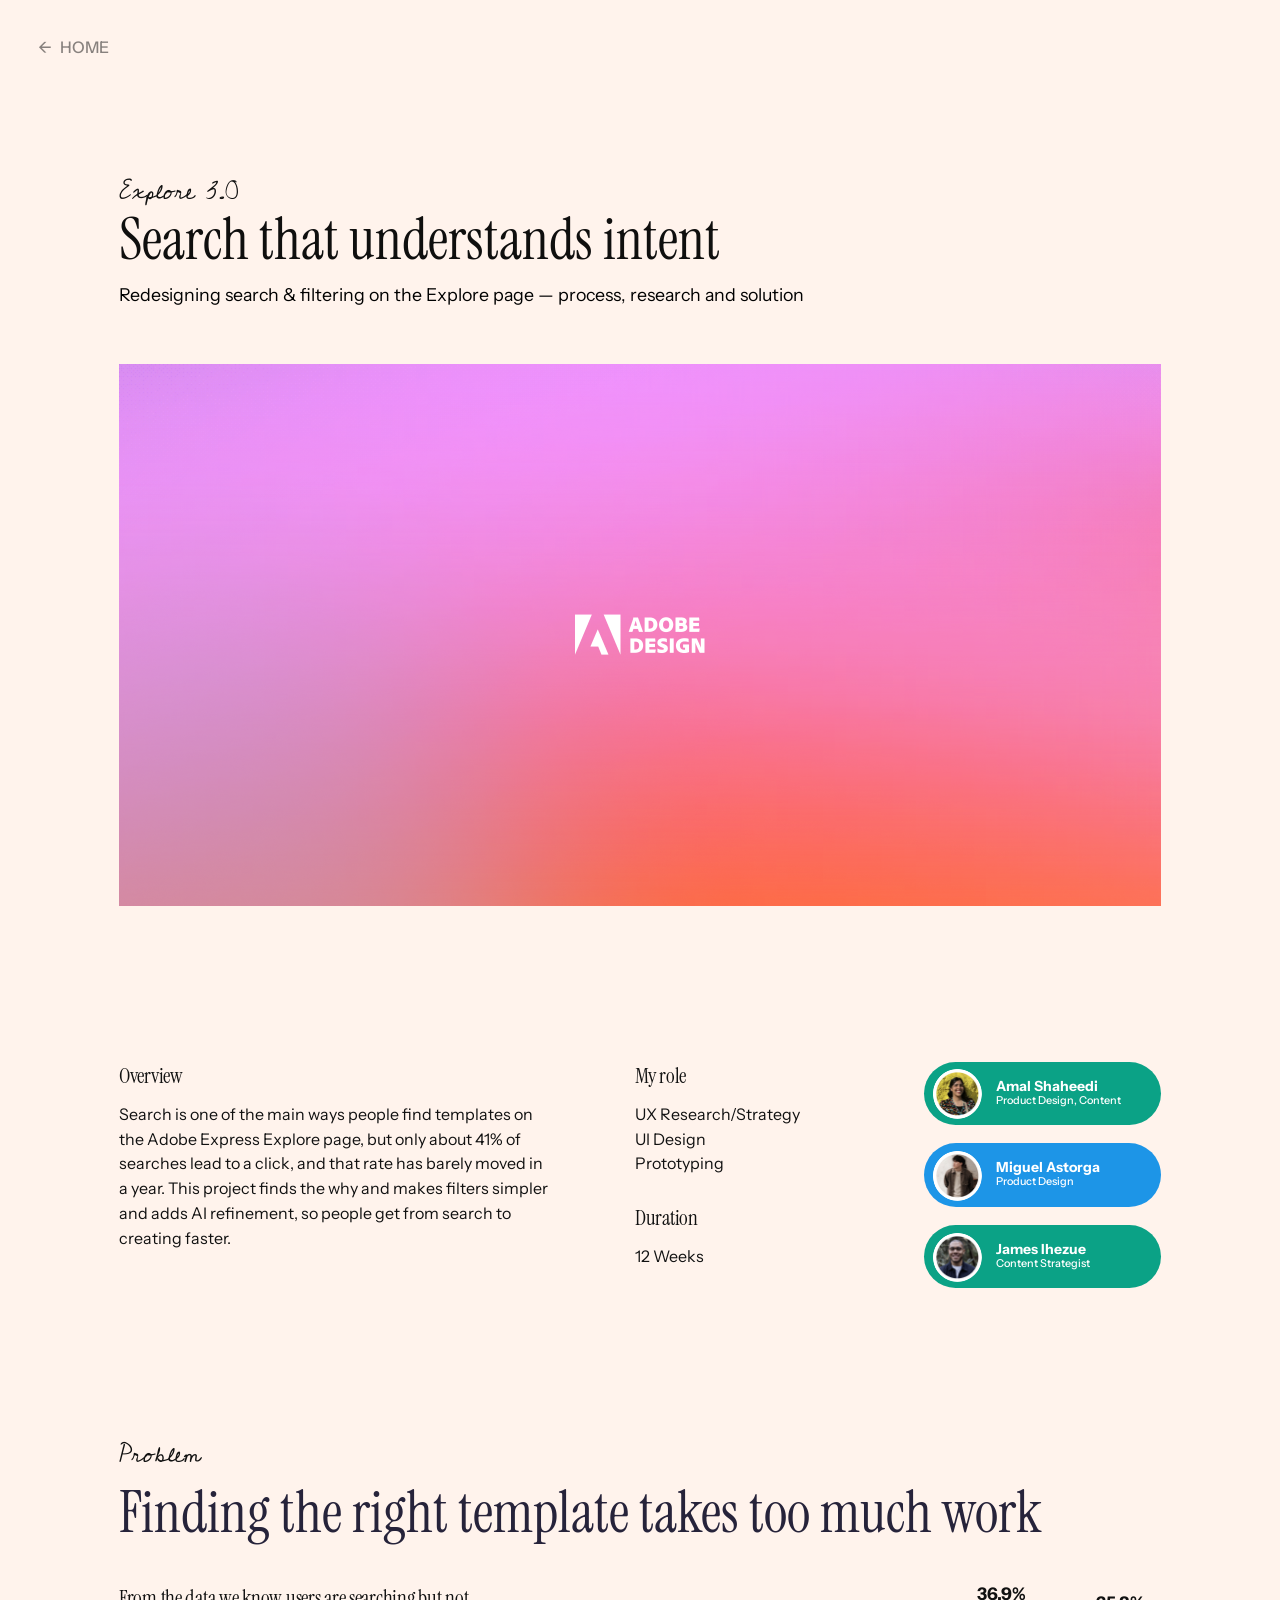
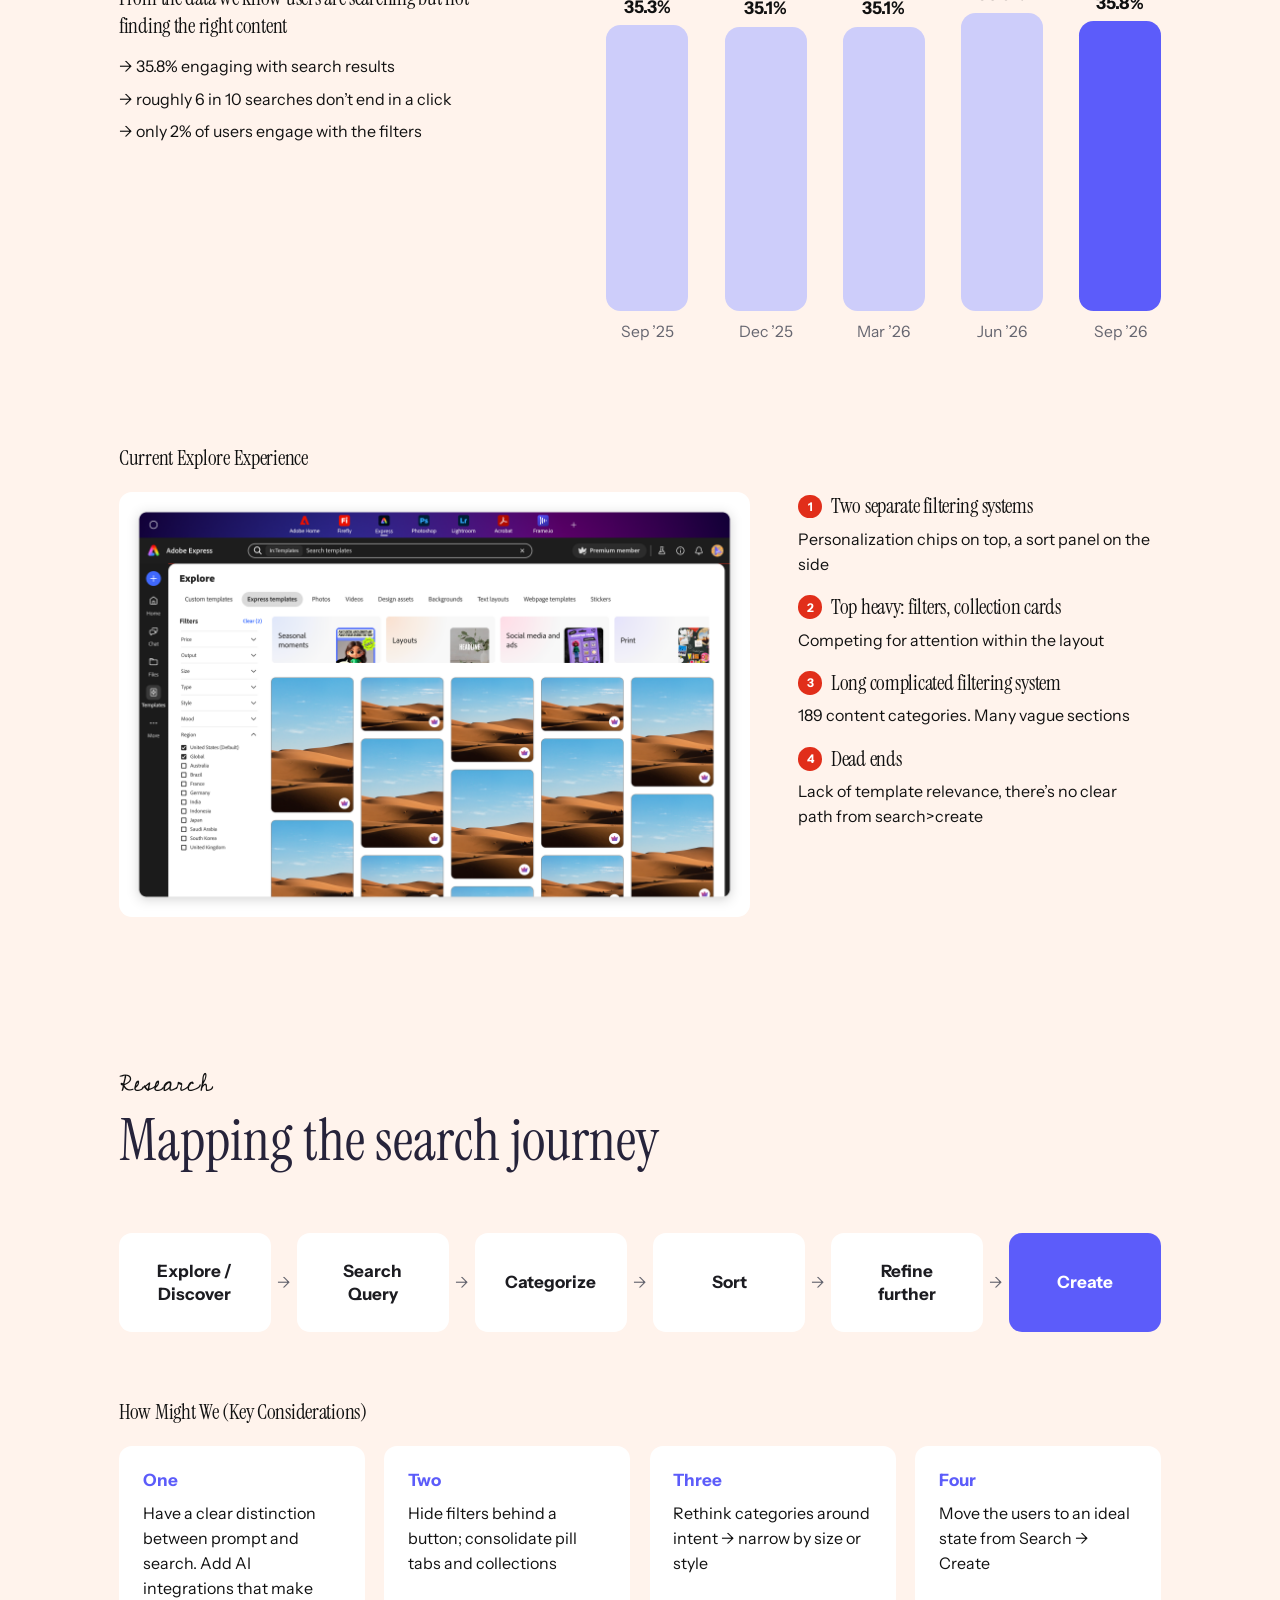
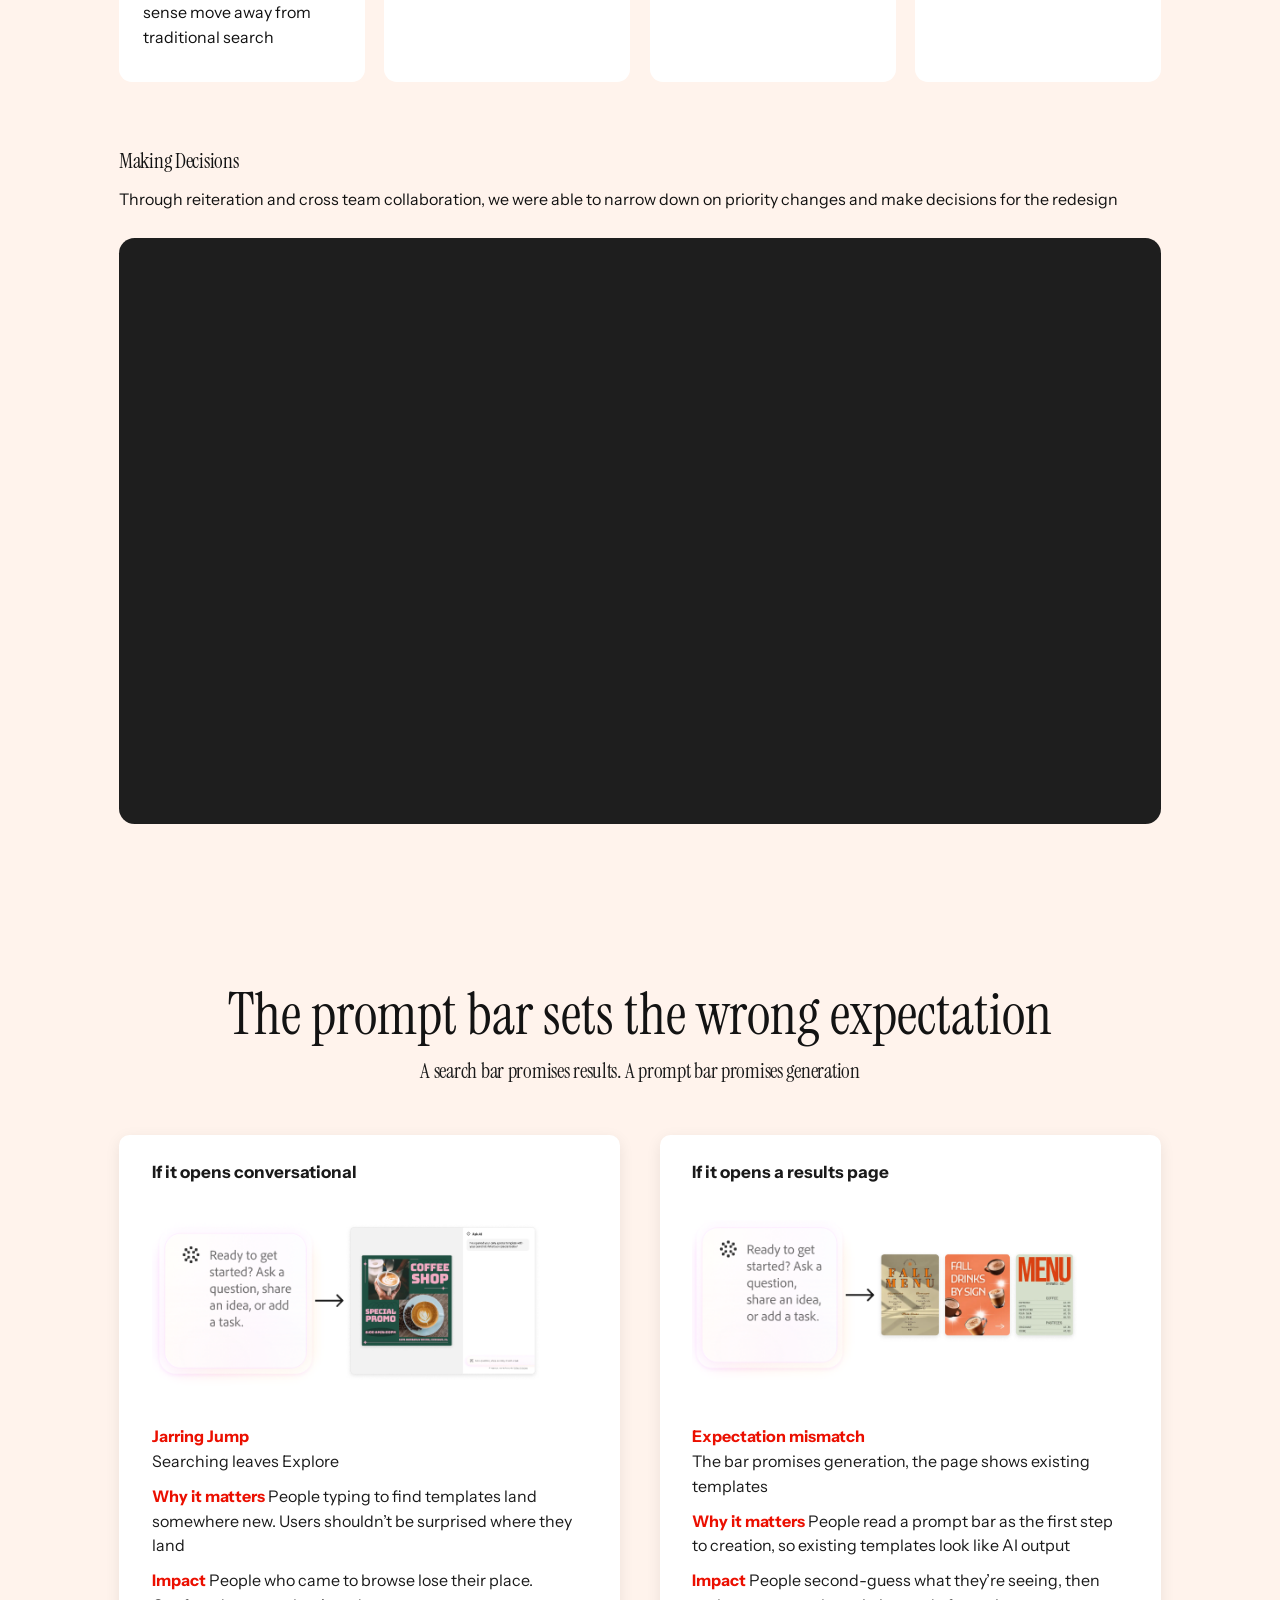
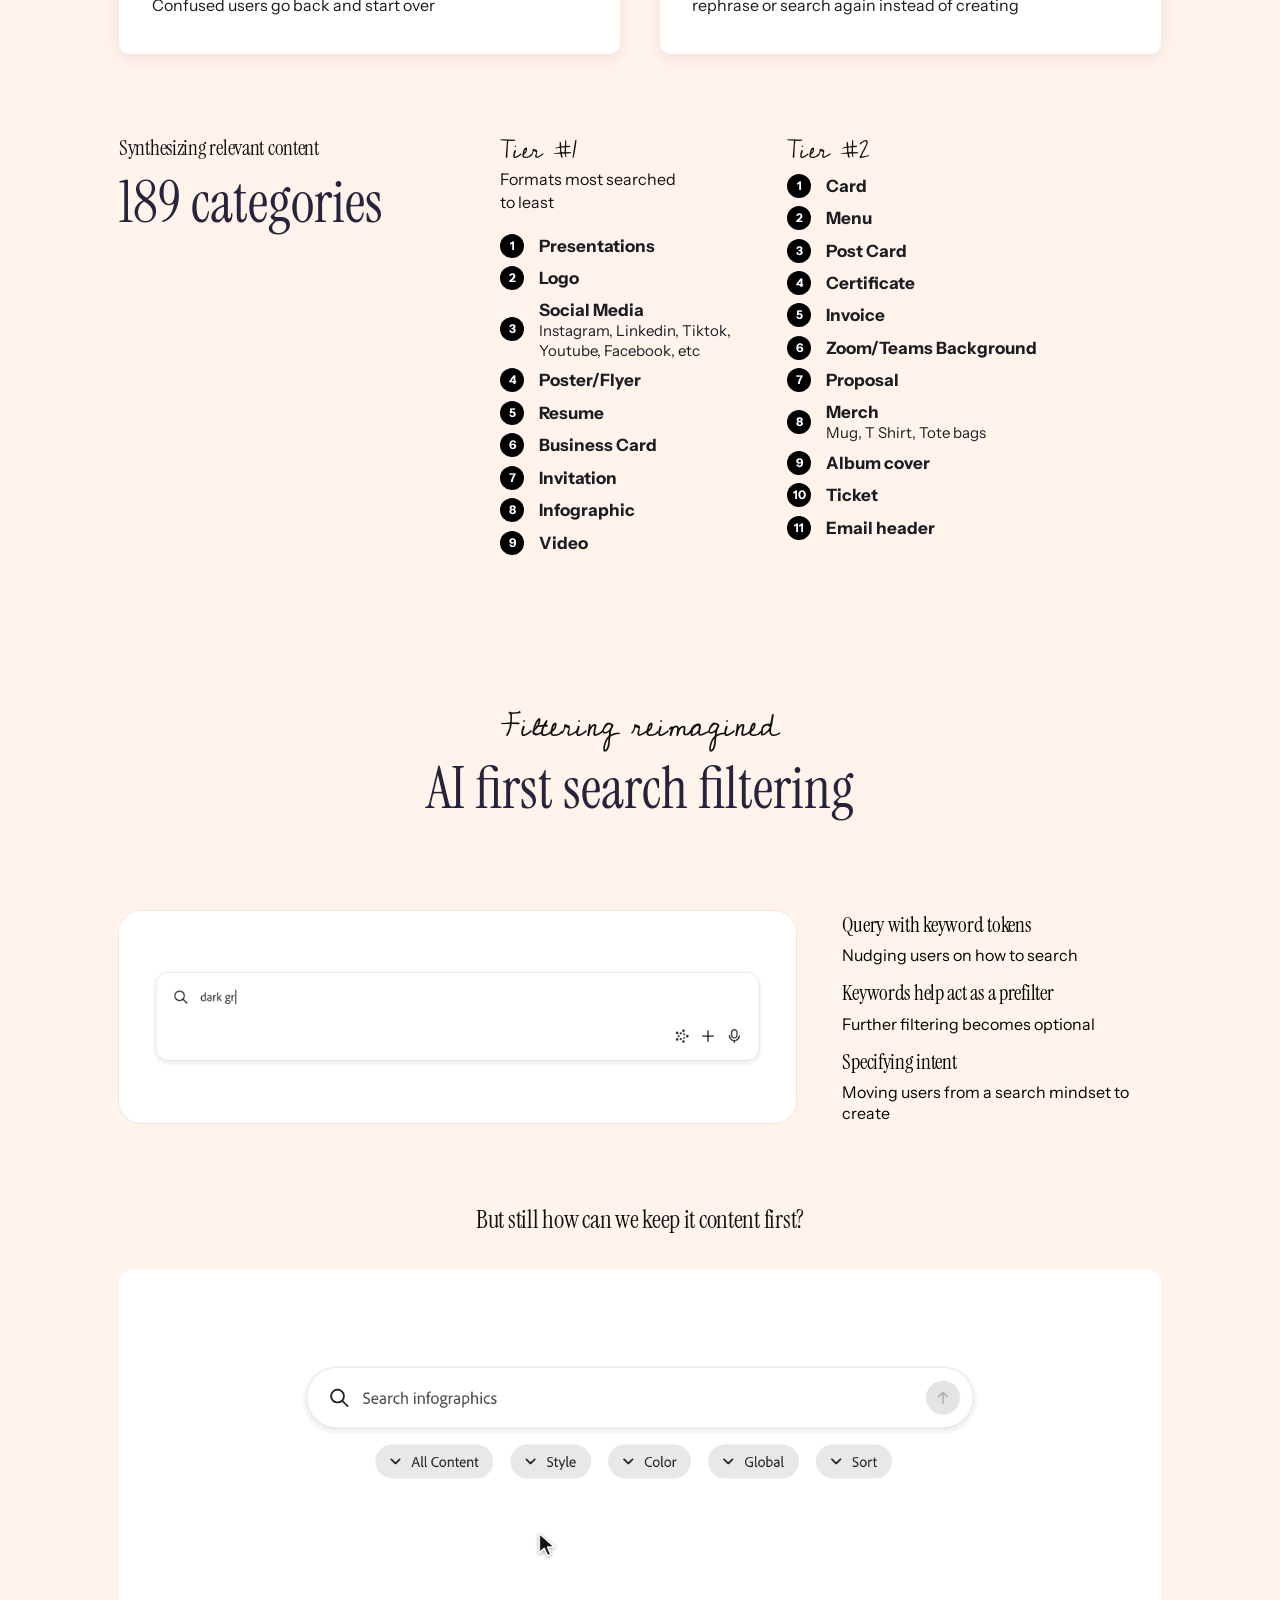
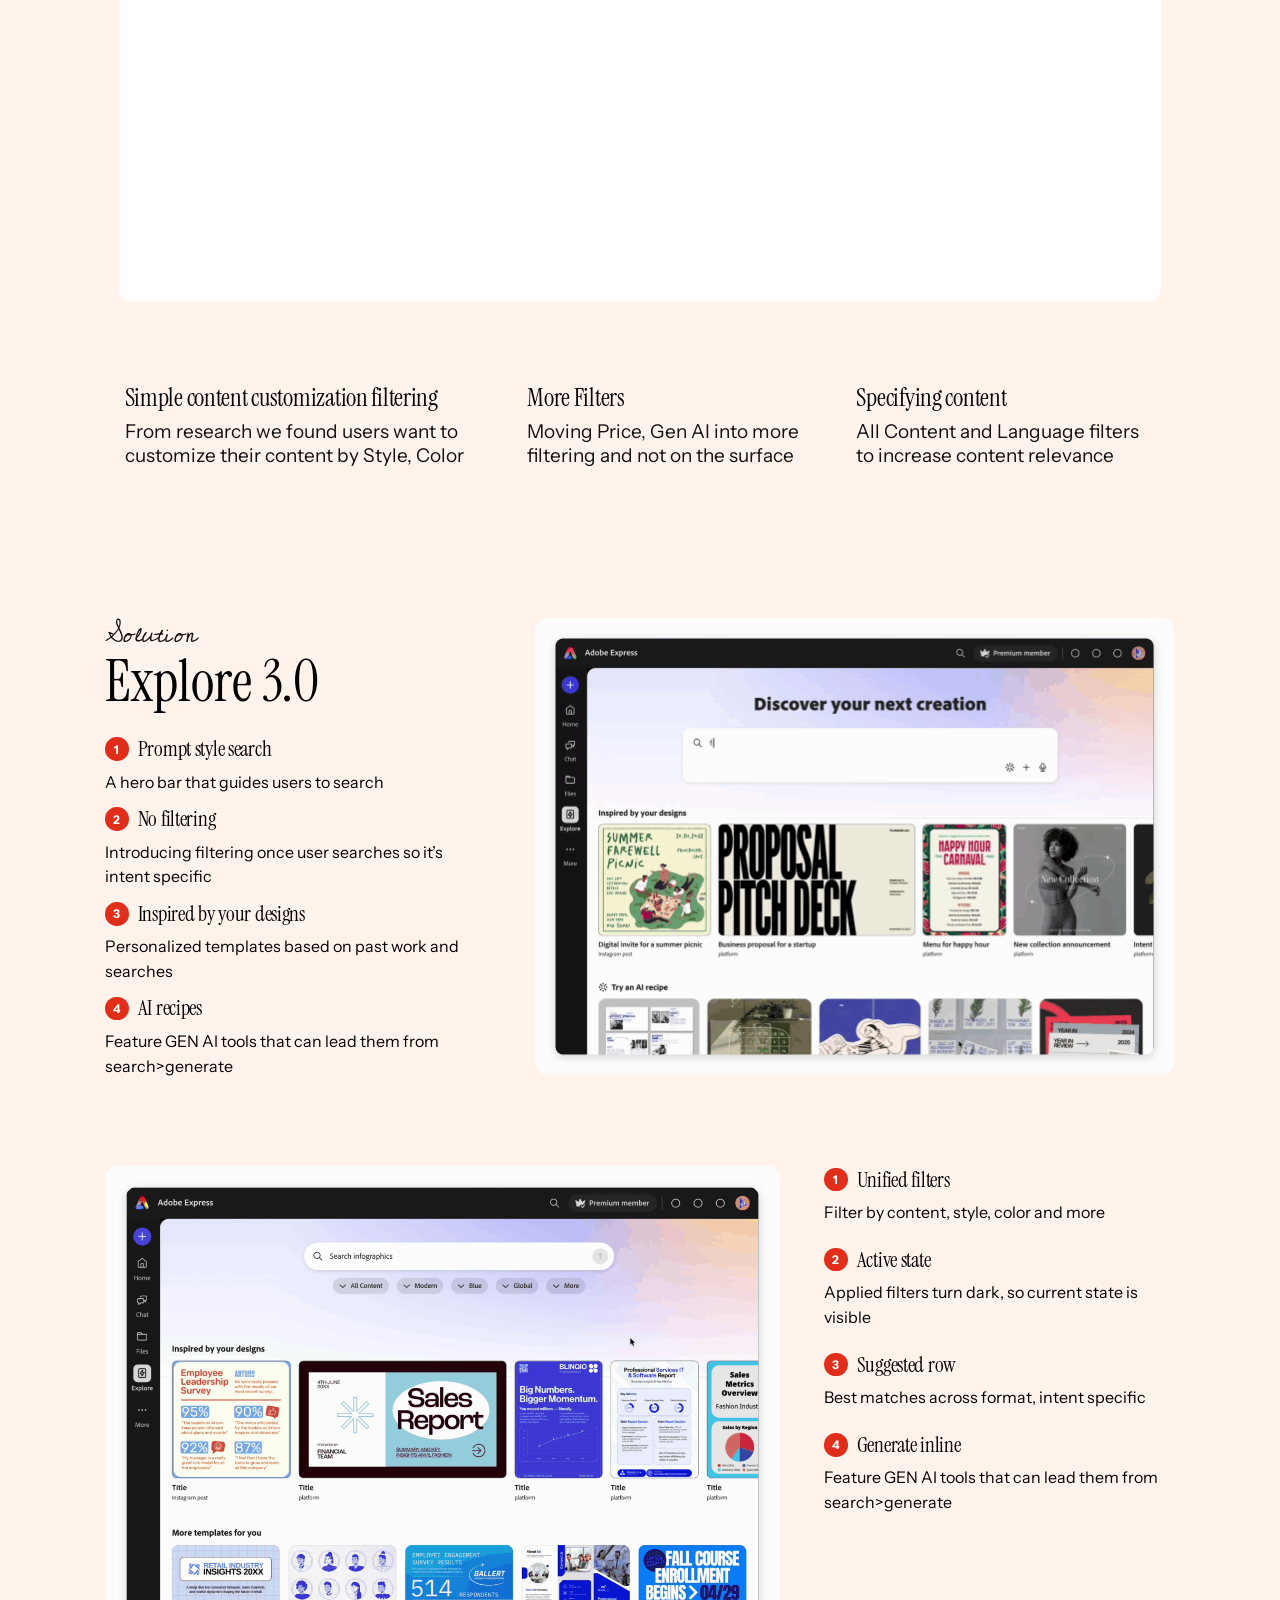
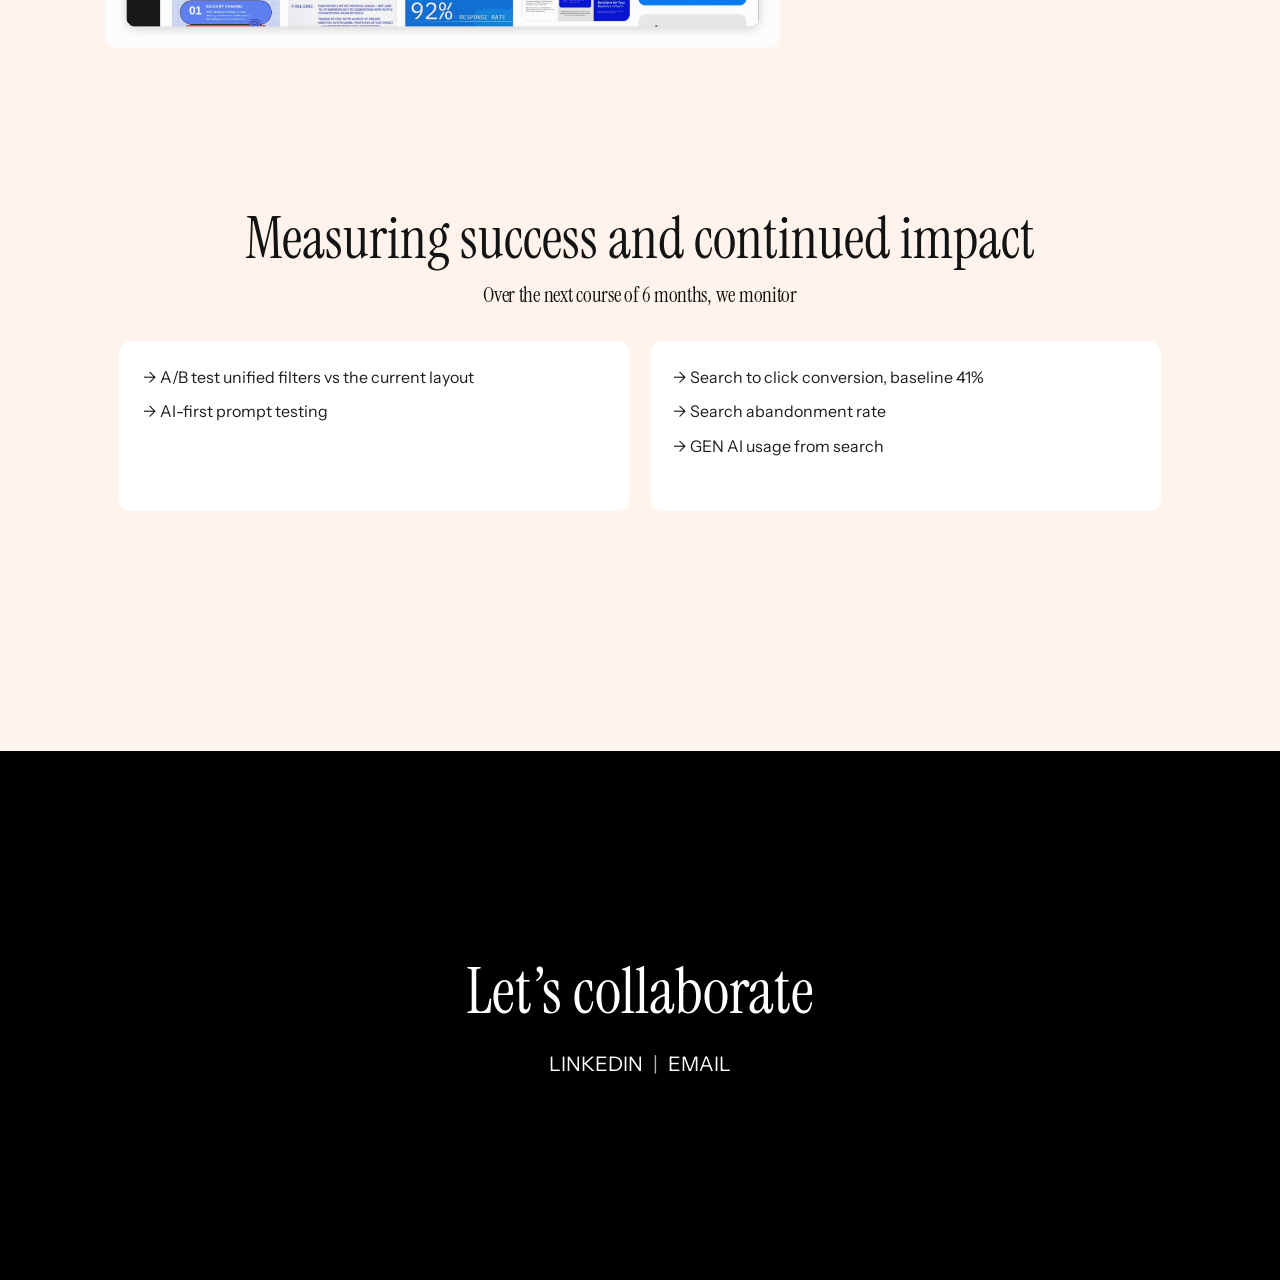
==== commit bd698942: "Refine Salesforce study, unlock it, update footers Co-authored-by: Copilot App <223556219+Copilot@us" ====
--- a/explore.html
+++ b/explore.html
@@ -200,7 +200,7 @@
 
   <footer class="foot" id="contact">
       <h2 data-reveal>Let’s collaborate</h2>
-      <p><a href="https://www.linkedin.com/" target="_blank" rel="noopener">LinkedIn</a><span>|</span><a href="mailto:amalshaheedi@gmail.com" data-copy>Email</a></p>
+      <p><a href="https://www.linkedin.com/in/amalshaheedi" target="_blank" rel="noopener">LinkedIn</a><span>|</span><a href="mailto:amalshaheedi@gmail.com" data-copy>Email</a></p>
   </footer>
 
   <script src="case.js?v=3"></script>
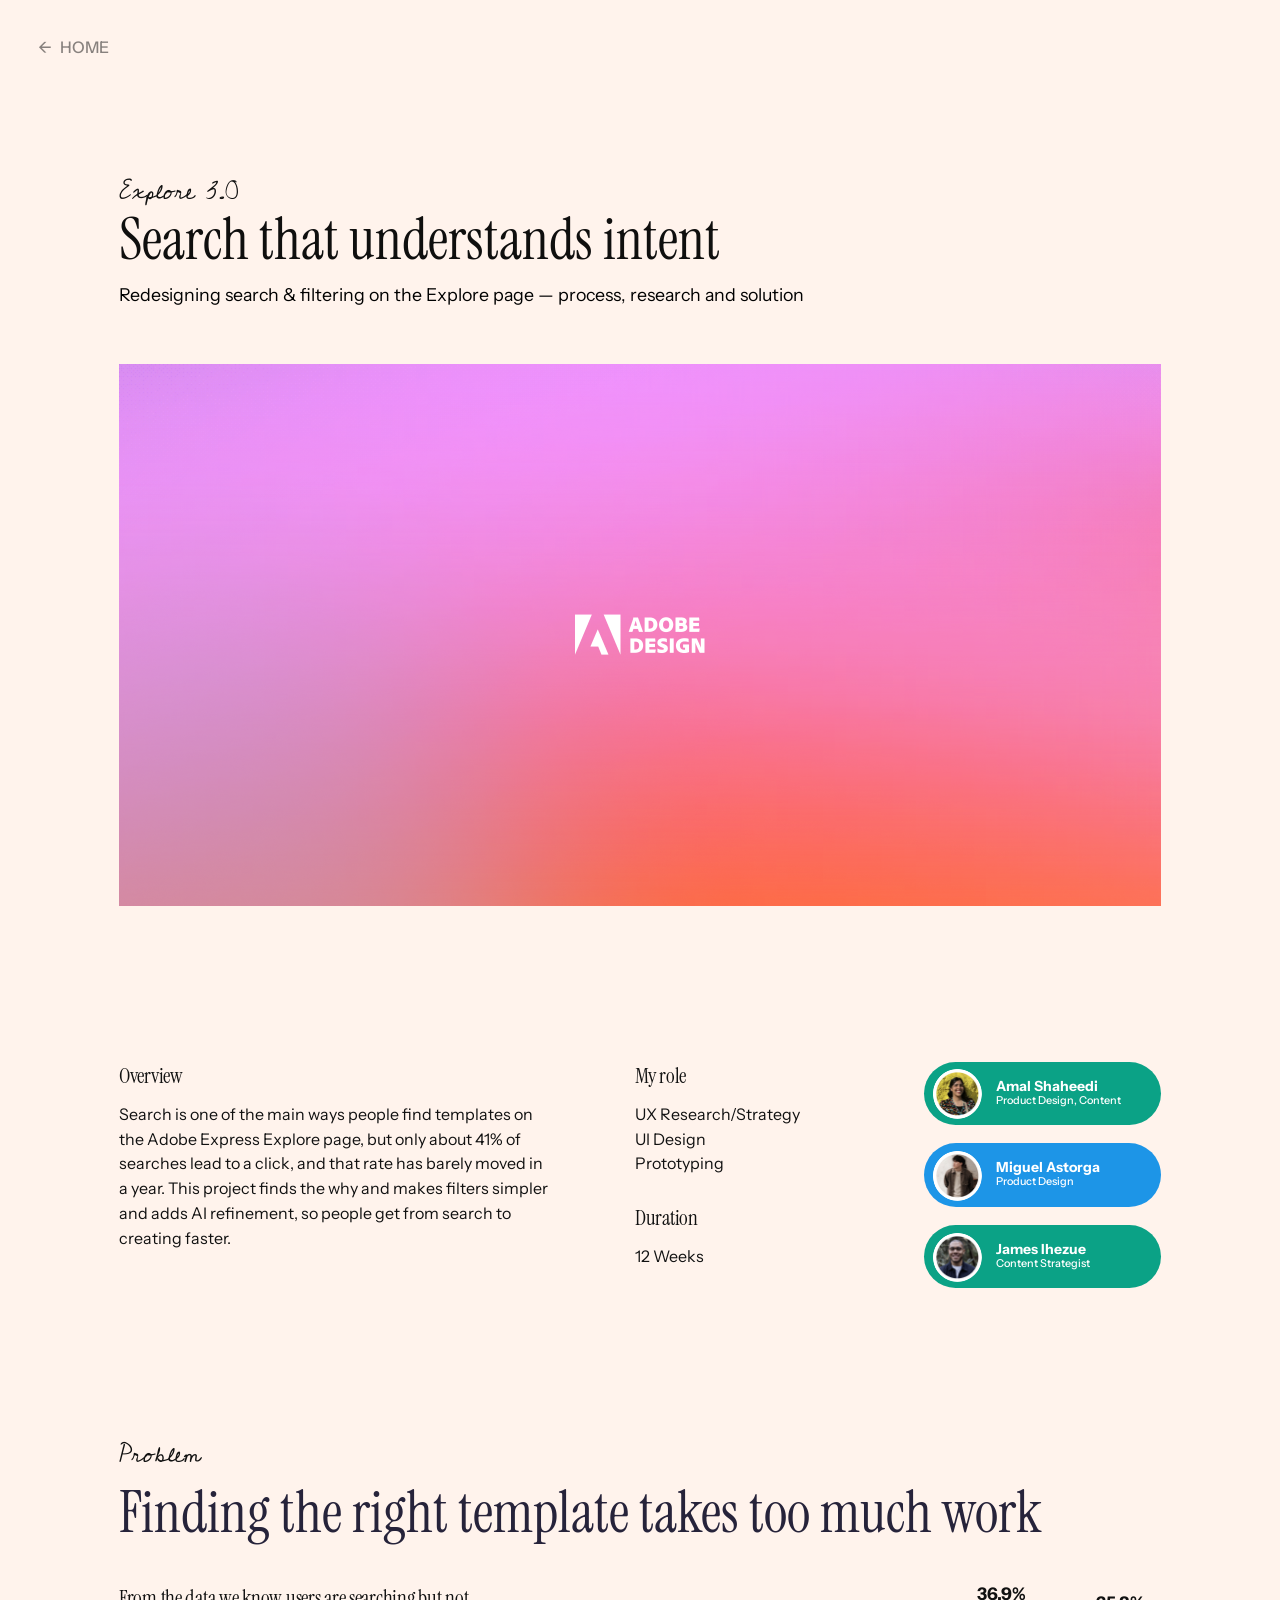
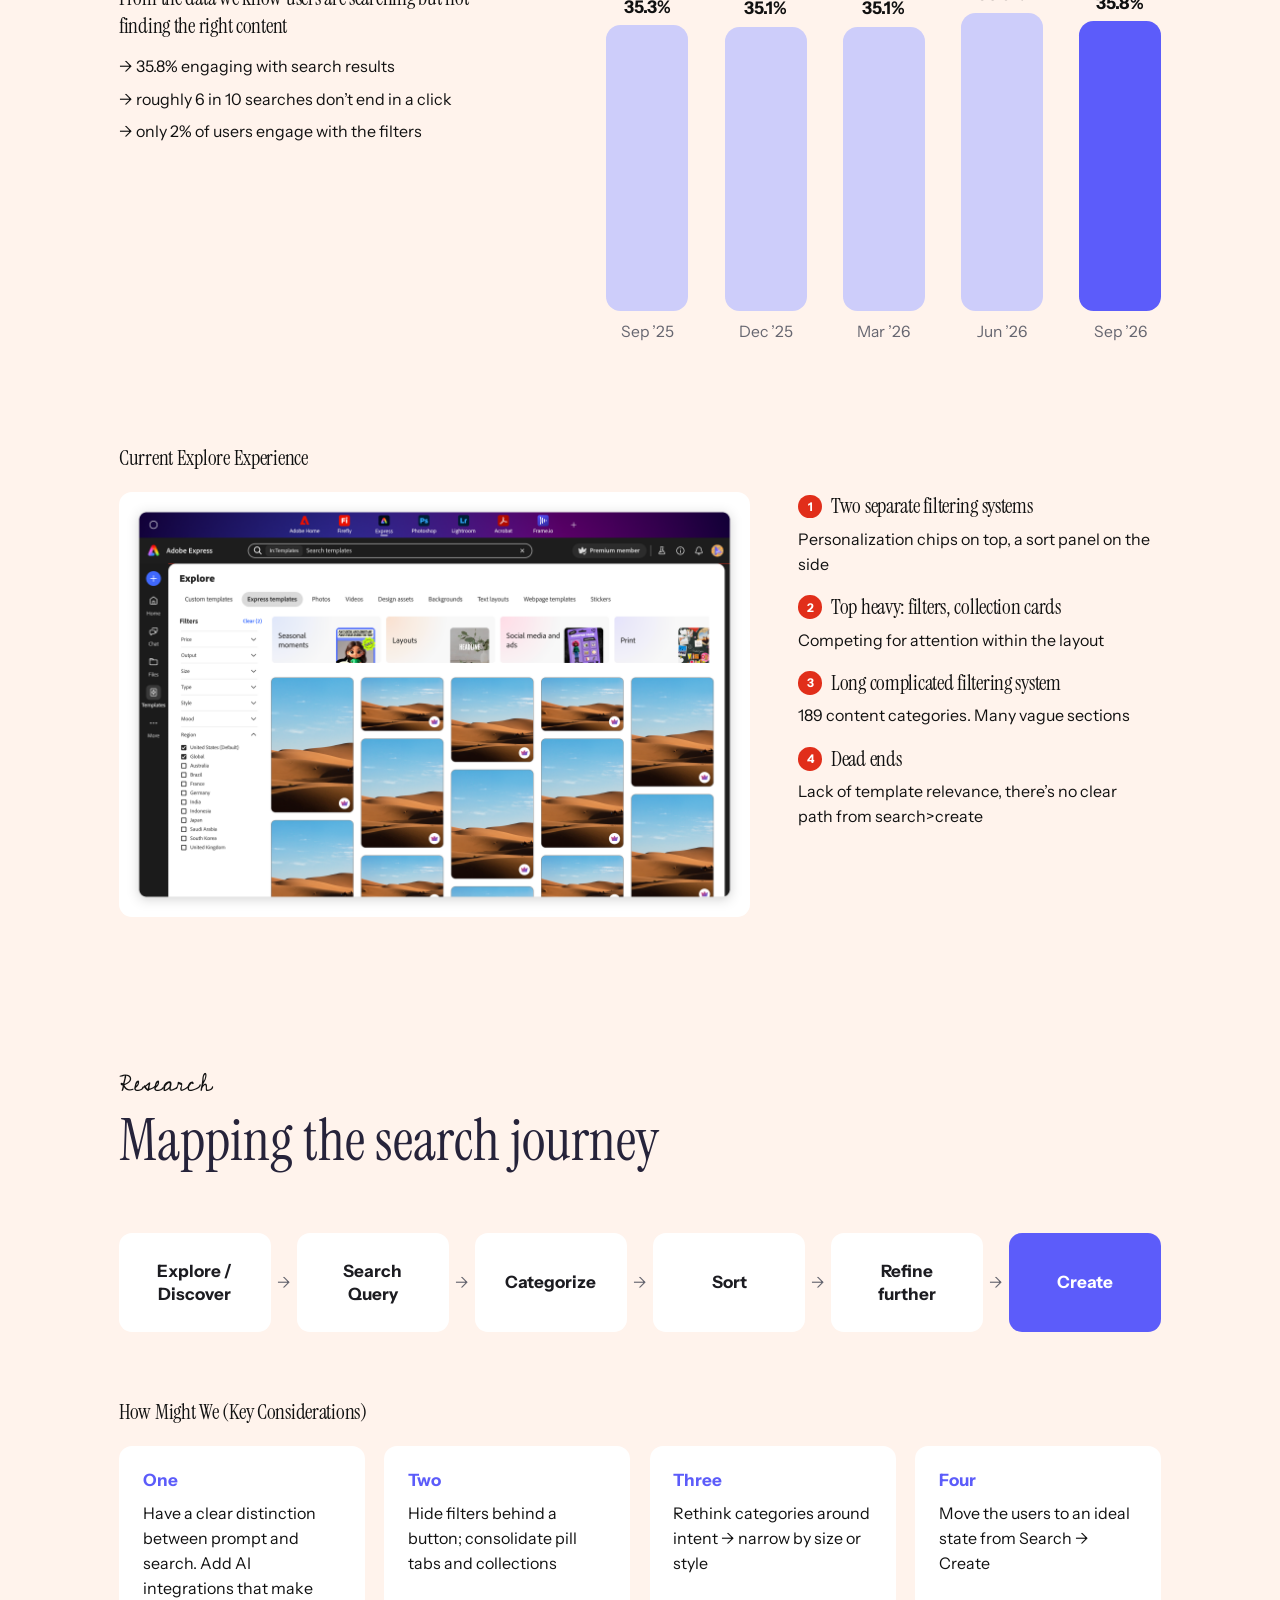
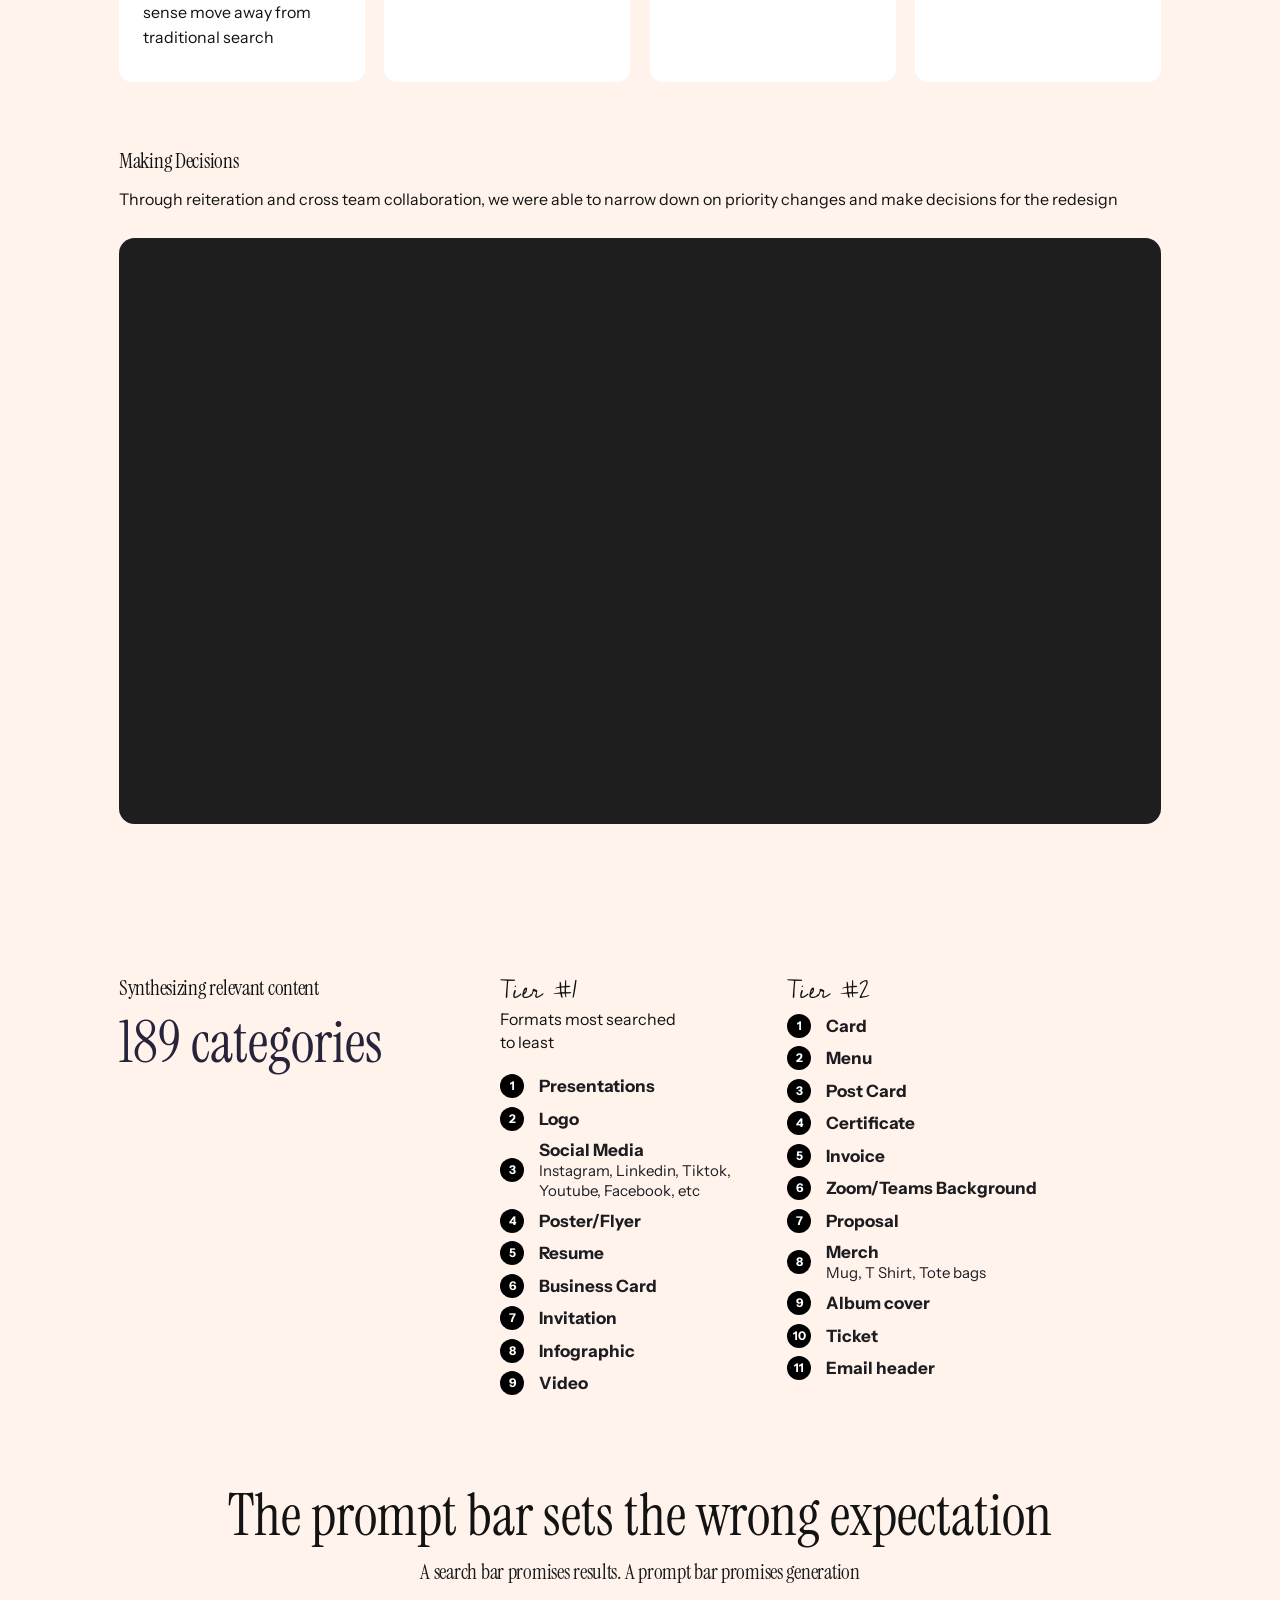
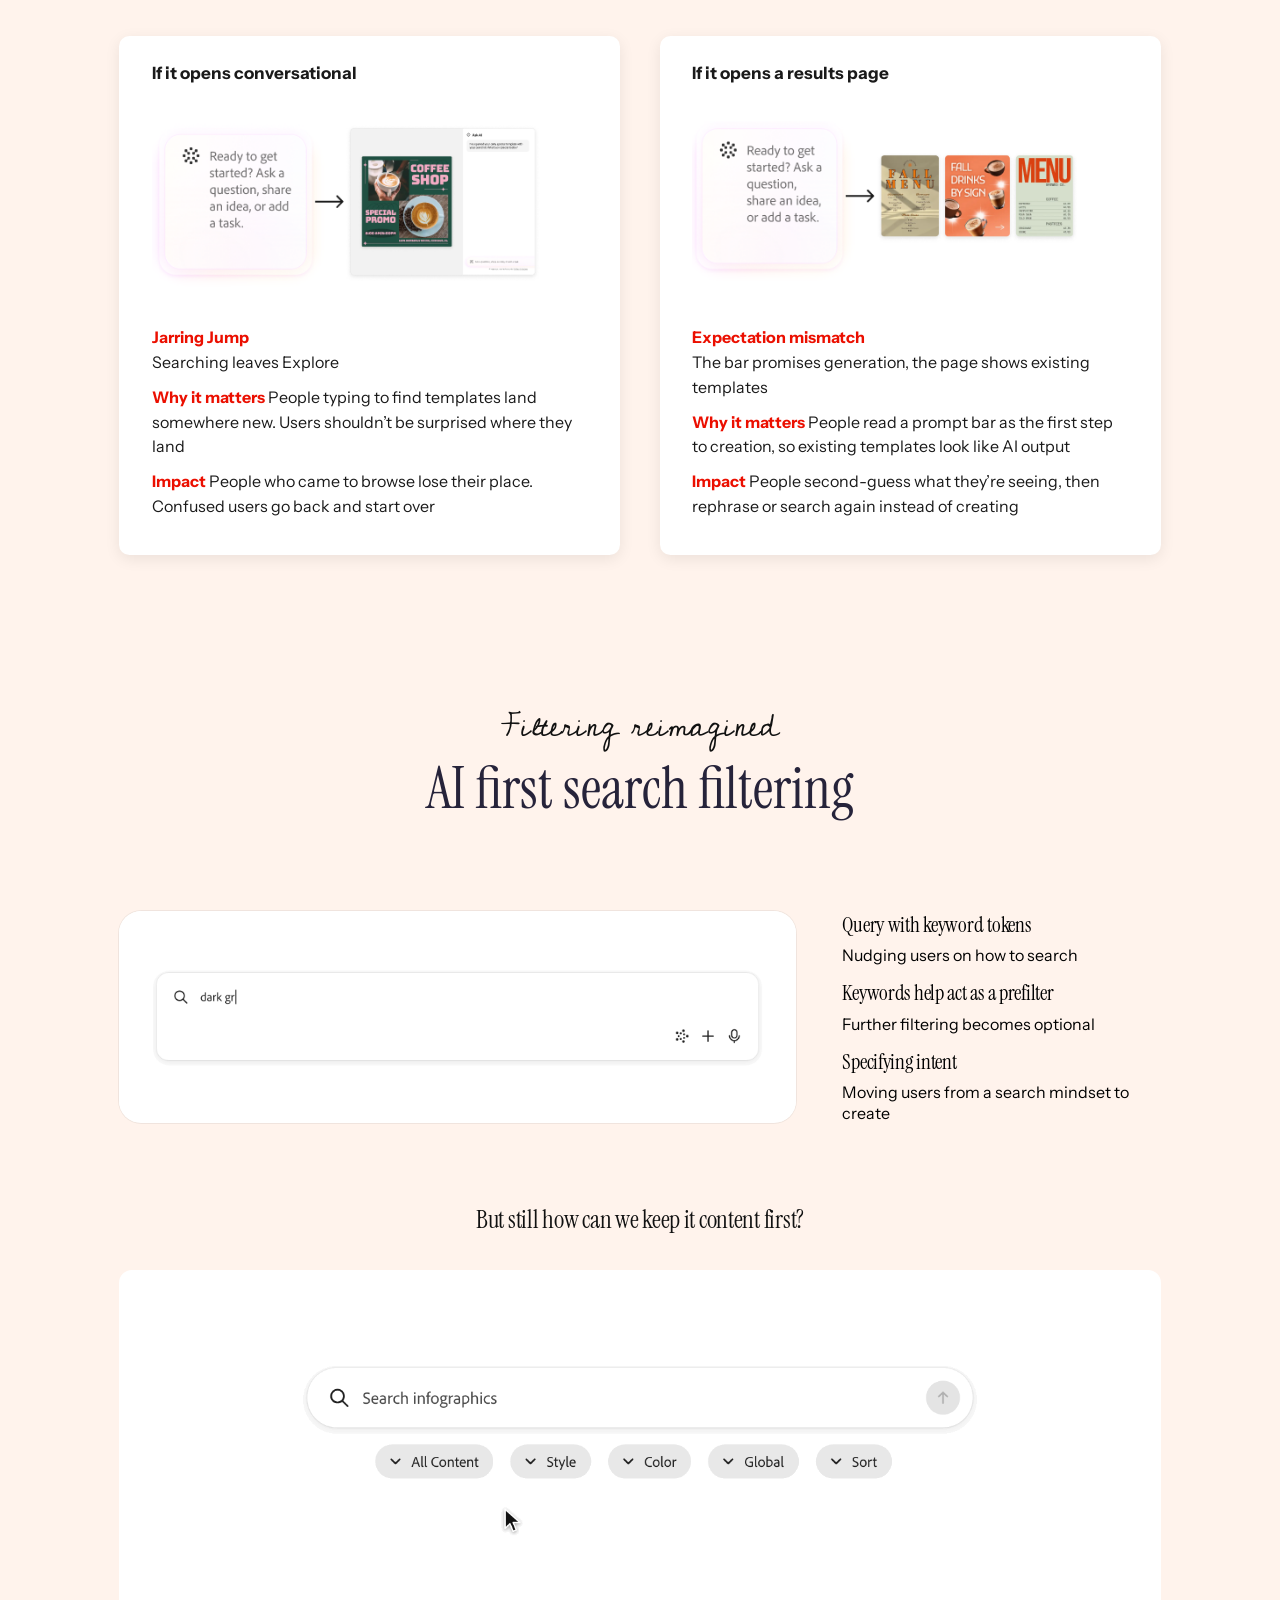
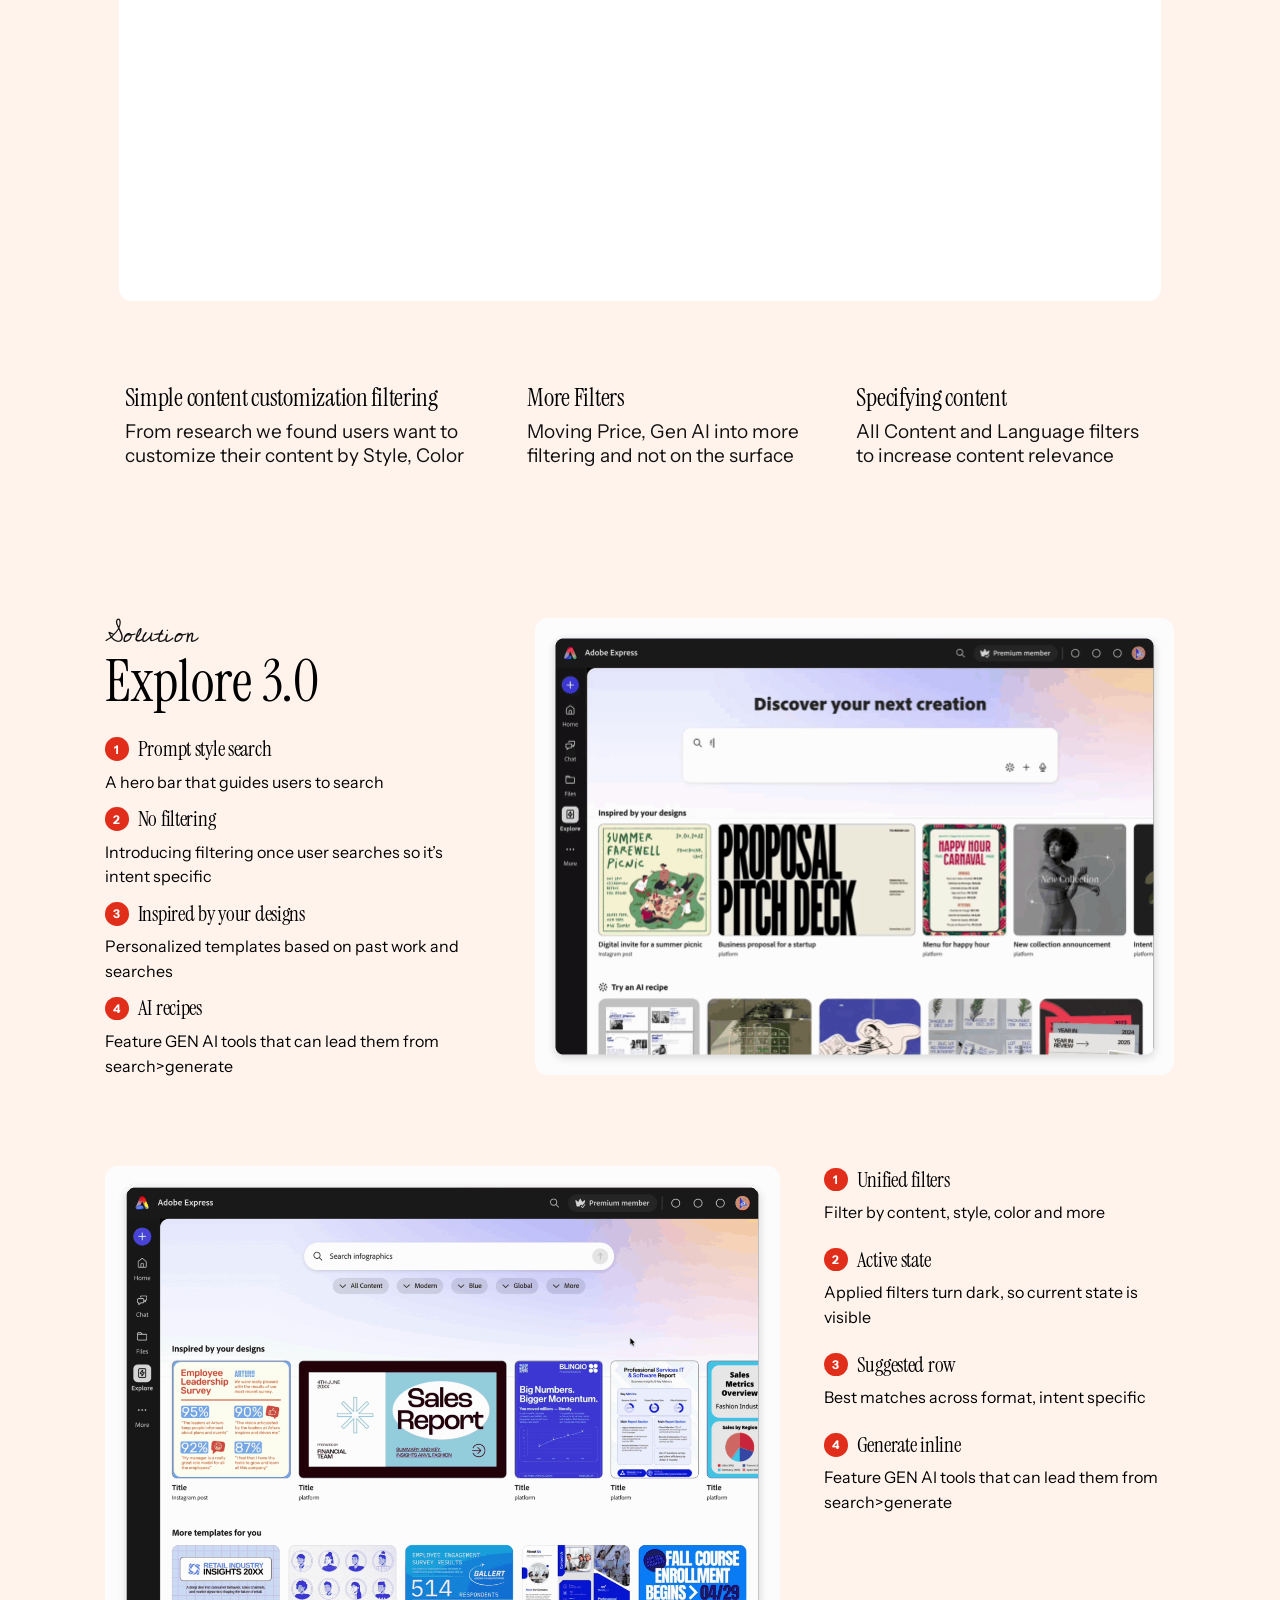
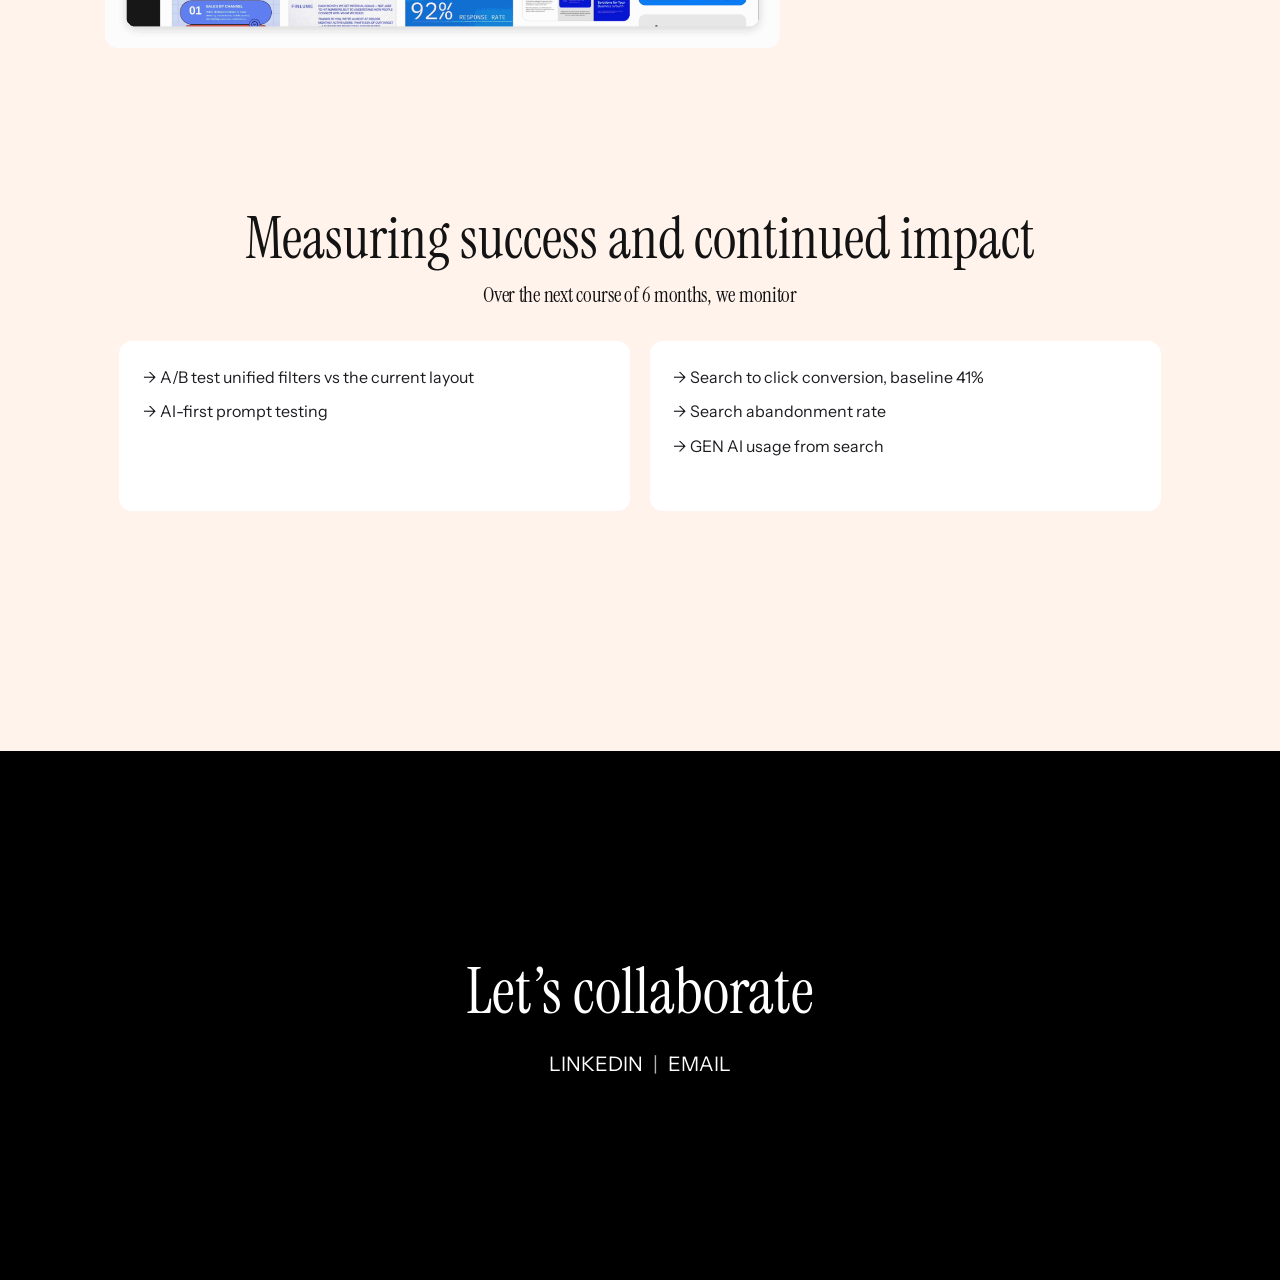
==== commit 46c0a56f: "Move category research above prompt bar section on Explore Co-authored-by: Copilot App <223556219+Co" ====
--- a/explore.html
+++ b/explore.html
@@ -100,6 +100,23 @@
     </section>
 
     <section class="sec prompt" id="prompt">
+      <div class="cats" data-reveal>
+        <div class="cats__intro">
+          <h3 class="h4">Synthesizing relevant content</h3>
+          <p class="stat">189 categories</p>
+        </div>
+        <div class="tiers">
+          <div class="tier">
+            <h3 class="script">Tier #1</h3>
+            <p class="sub">Formats most searched<br>to least</p>
+            <ol class="rank"><li><span>Presentations</span></li><li><span>Logo</span></li><li><span>Social Media<small>Instagram, Linkedin, Tiktok, Youtube, Facebook, etc</small></span></li><li><span>Poster/Flyer</span></li><li><span>Resume</span></li><li><span>Business Card</span></li><li><span>Invitation</span></li><li><span>Infographic</span></li><li><span>Video</span></li></ol>
+          </div>
+          <div class="tier tier--b">
+            <h3 class="script">Tier #2</h3>
+            <ol class="rank"><li><span>Card</span></li><li><span>Menu</span></li><li><span>Post Card</span></li><li><span>Certificate</span></li><li><span>Invoice</span></li><li><span>Zoom/Teams Background</span></li><li><span>Proposal</span></li><li><span>Merch<small>Mug, T Shirt, Tote bags</small></span></li><li><span>Album cover</span></li><li><span>Ticket</span></li><li><span>Email header</span></li></ol>
+          </div>
+        </div>
+      </div>
       <header class="prompt__head" data-reveal>
         <h2>The prompt bar sets the wrong expectation</h2>
         <p>A search bar promises results. A prompt bar promises generation</p>
@@ -124,23 +141,6 @@
           </dl>
         </article>
       </div>
-      <div class="cats" data-reveal>
-        <div class="cats__intro">
-          <h3 class="h4">Synthesizing relevant content</h3>
-          <p class="stat">189 categories</p>
-        </div>
-        <div class="tiers">
-          <div class="tier">
-            <h3 class="script">Tier #1</h3>
-            <p class="sub">Formats most searched<br>to least</p>
-            <ol class="rank"><li><span>Presentations</span></li><li><span>Logo</span></li><li><span>Social Media<small>Instagram, Linkedin, Tiktok, Youtube, Facebook, etc</small></span></li><li><span>Poster/Flyer</span></li><li><span>Resume</span></li><li><span>Business Card</span></li><li><span>Invitation</span></li><li><span>Infographic</span></li><li><span>Video</span></li></ol>
-          </div>
-          <div class="tier tier--b">
-            <h3 class="script">Tier #2</h3>
-            <ol class="rank"><li><span>Card</span></li><li><span>Menu</span></li><li><span>Post Card</span></li><li><span>Certificate</span></li><li><span>Invoice</span></li><li><span>Zoom/Teams Background</span></li><li><span>Proposal</span></li><li><span>Merch<small>Mug, T Shirt, Tote bags</small></span></li><li><span>Album cover</span></li><li><span>Ticket</span></li><li><span>Email header</span></li></ol>
-          </div>
-        </div>
-      </div>
     </section>
 
     <section class="sec filtering" id="filtering">
--- a/case.css
+++ b/case.css
@@ -119,7 +119,7 @@
 .why dt { color: #eb0f00; font-weight: 700; }
 .why dd { margin: 0 0 10px; color: #1a1a1a; }
 .why dt, .why dd { font-size: 16px; line-height: 1.55; }
-.cats { display: flex; gap: 117px; align-items: flex-start; margin-top: 30px; }
+.cats { display: flex; gap: 117px; align-items: flex-start; margin-bottom: 30px; }
 .cats__intro { flex: none; }
 .cats__intro .h4 { white-space: nowrap; font-size: clamp(21px, 1.67vw, 24px); }
 .cats__intro .stat { font: 400 clamp(40px, 4.44vw, 64px)/1.453 var(--serif); color: #26233a; white-space: nowrap; }
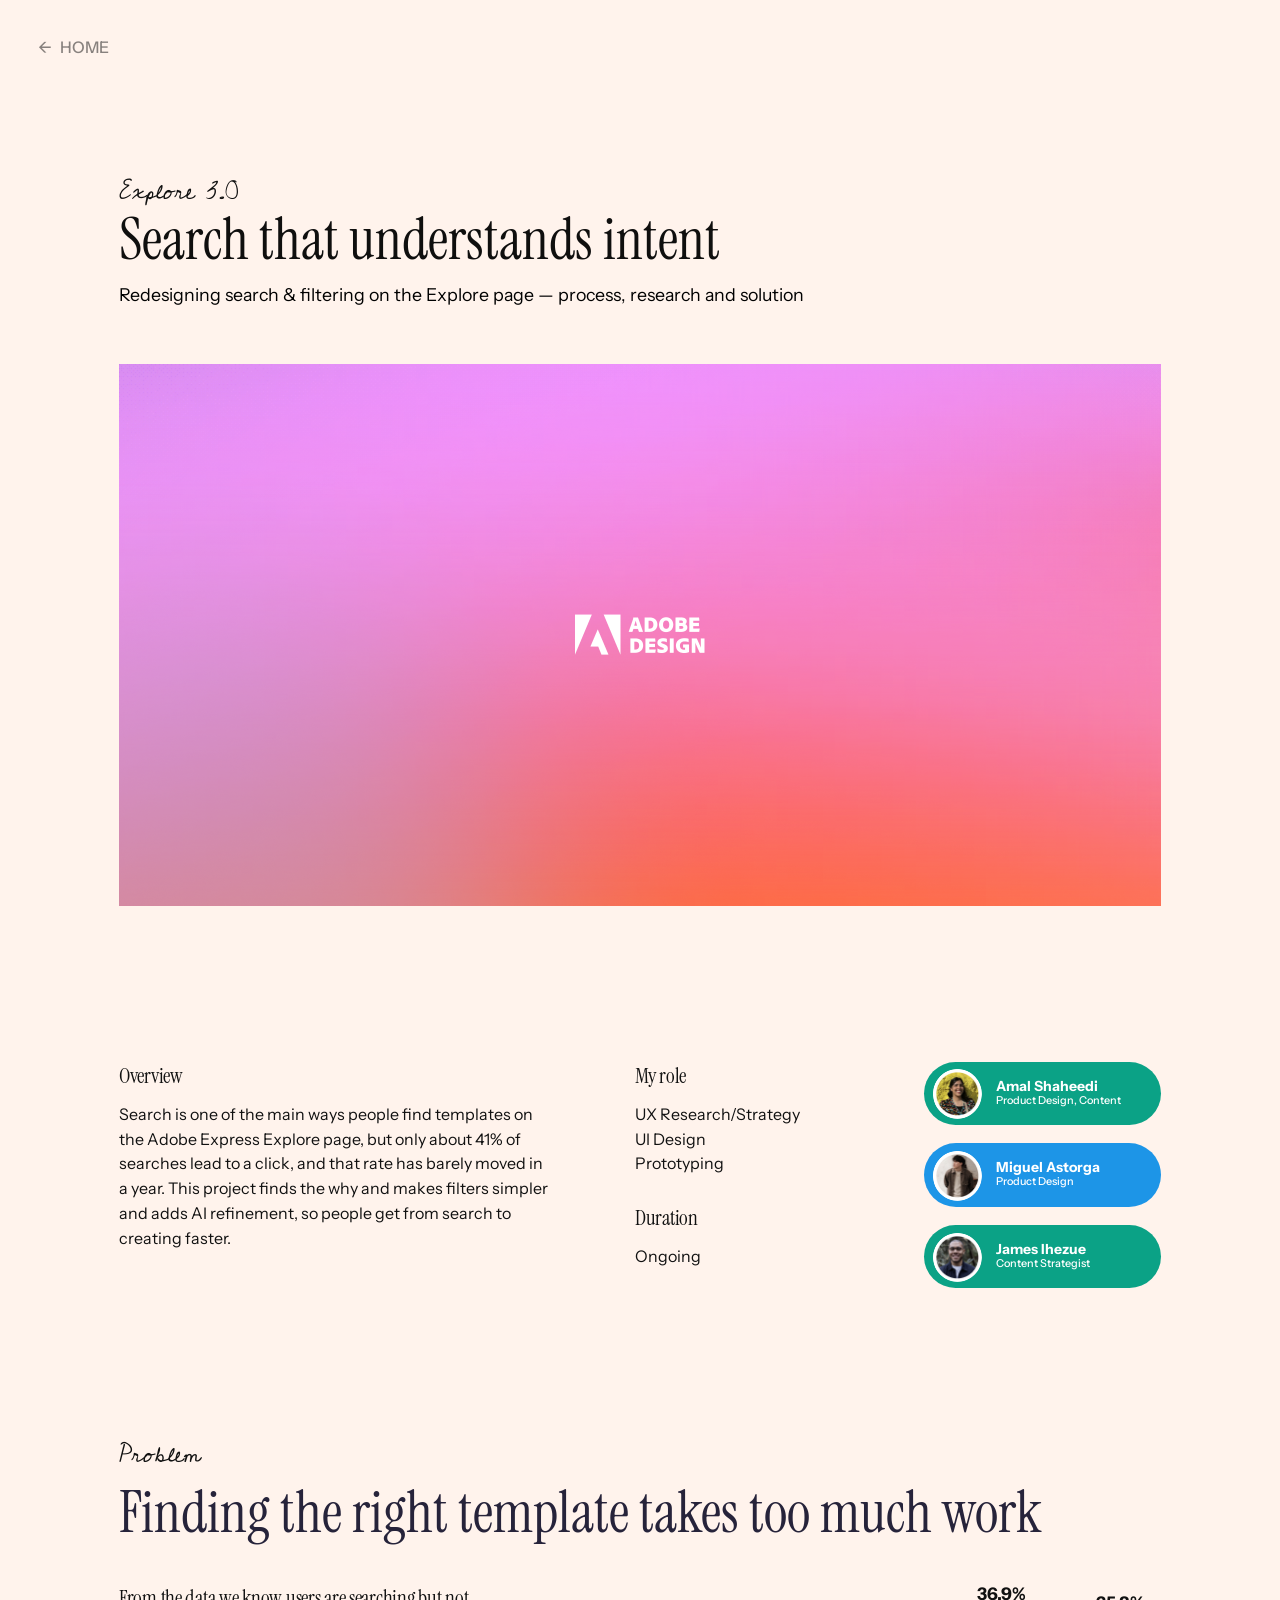
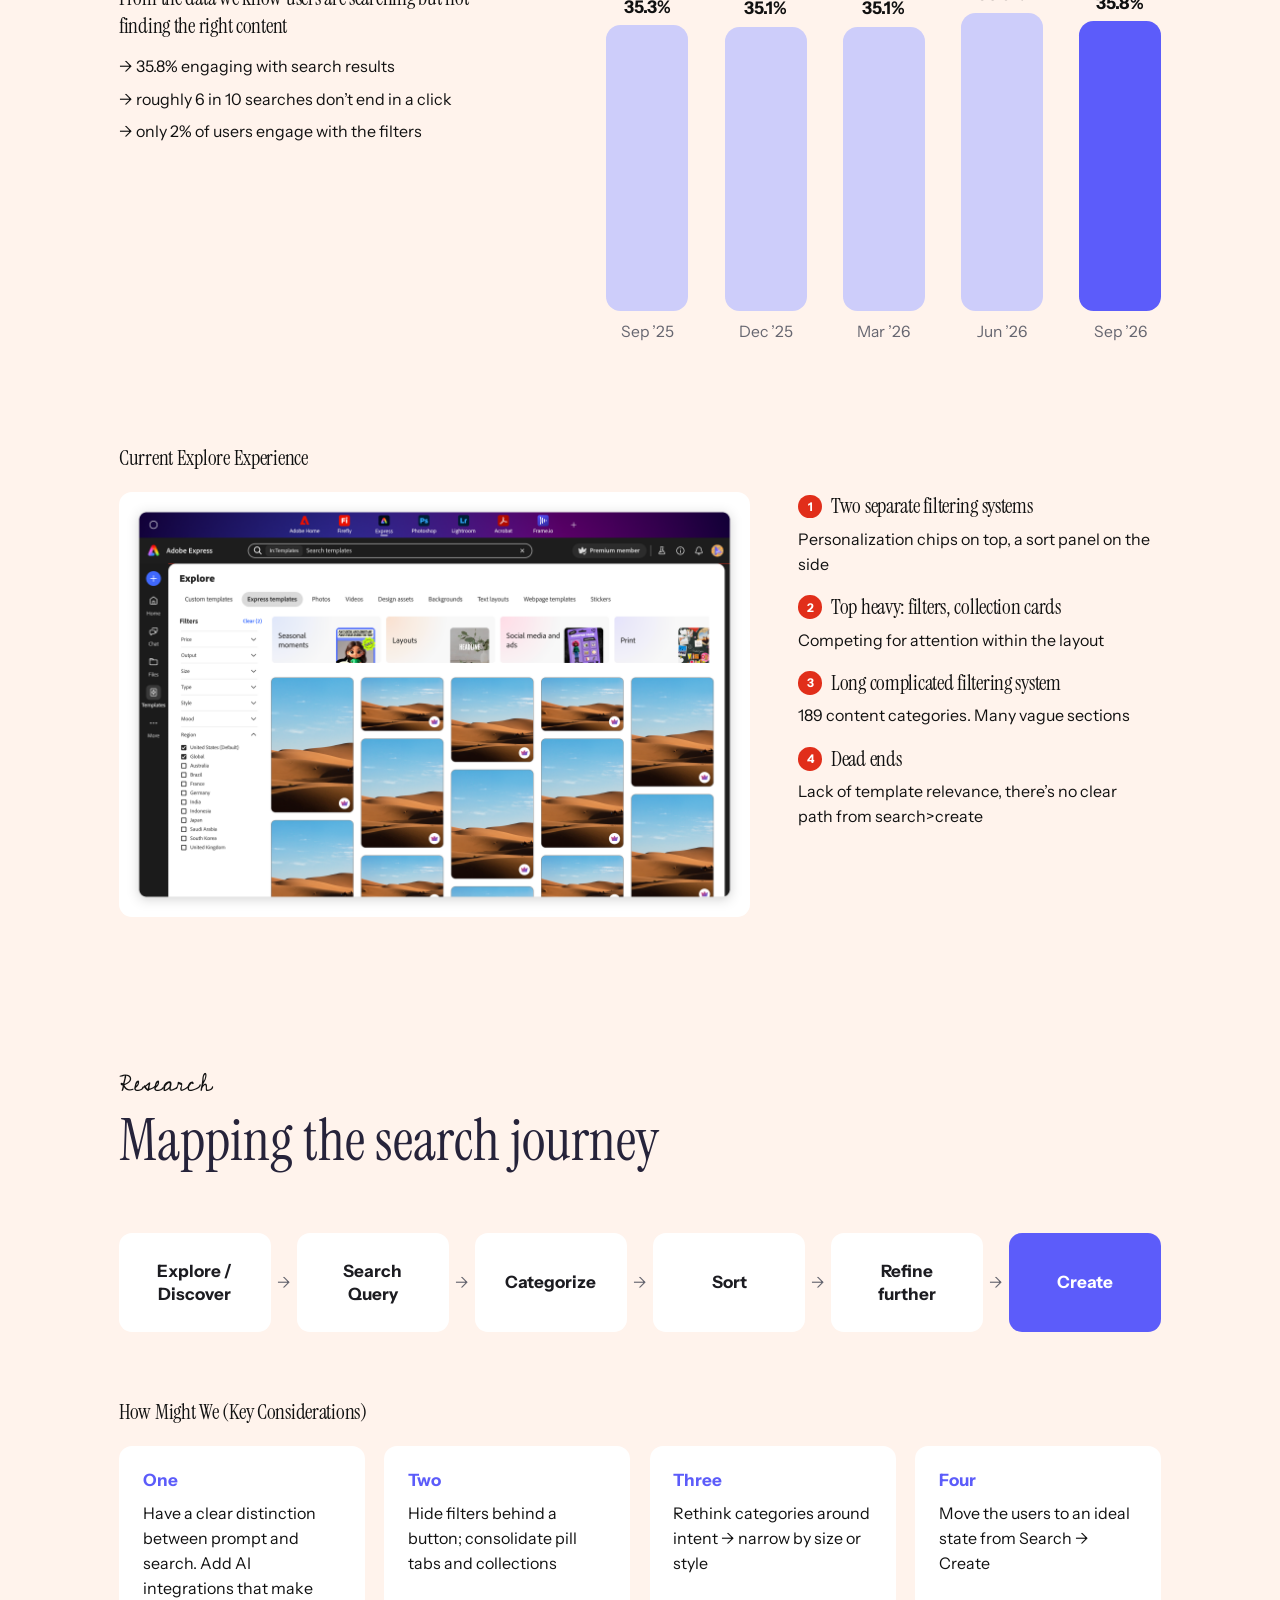
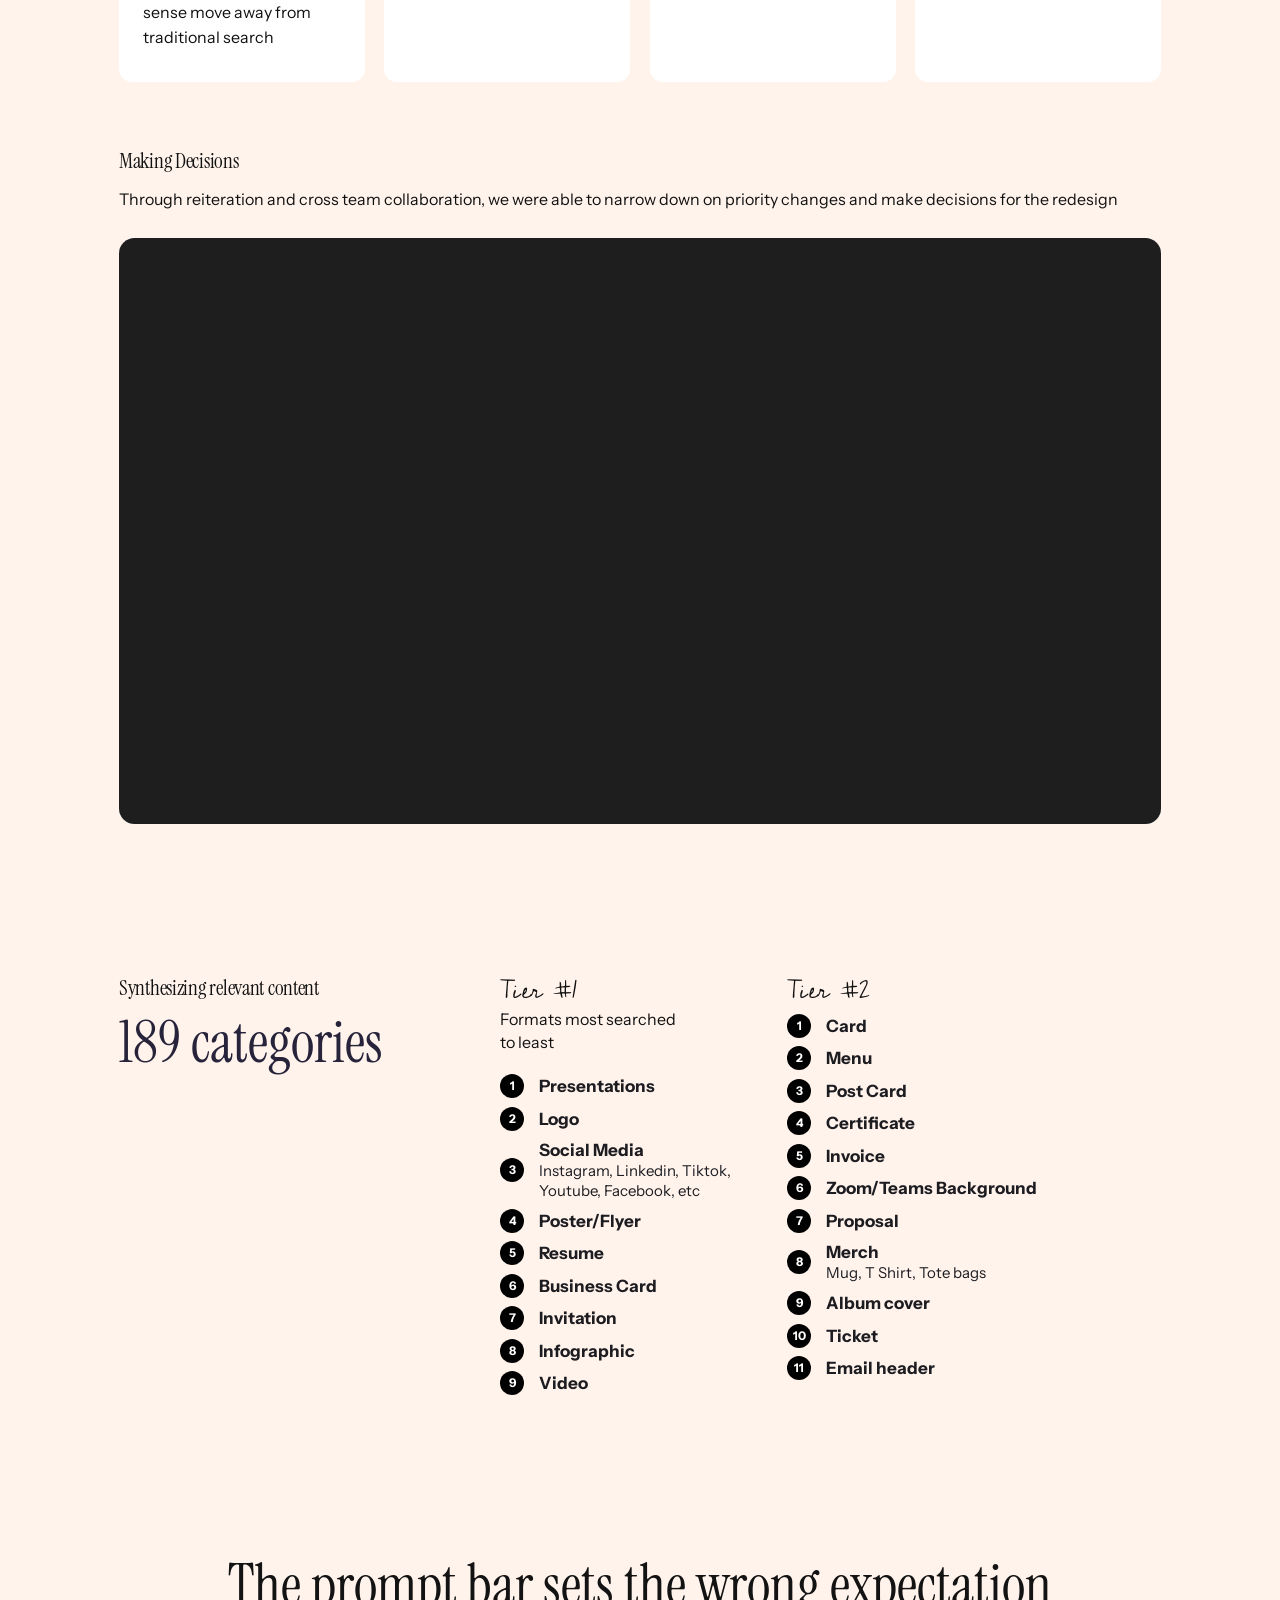
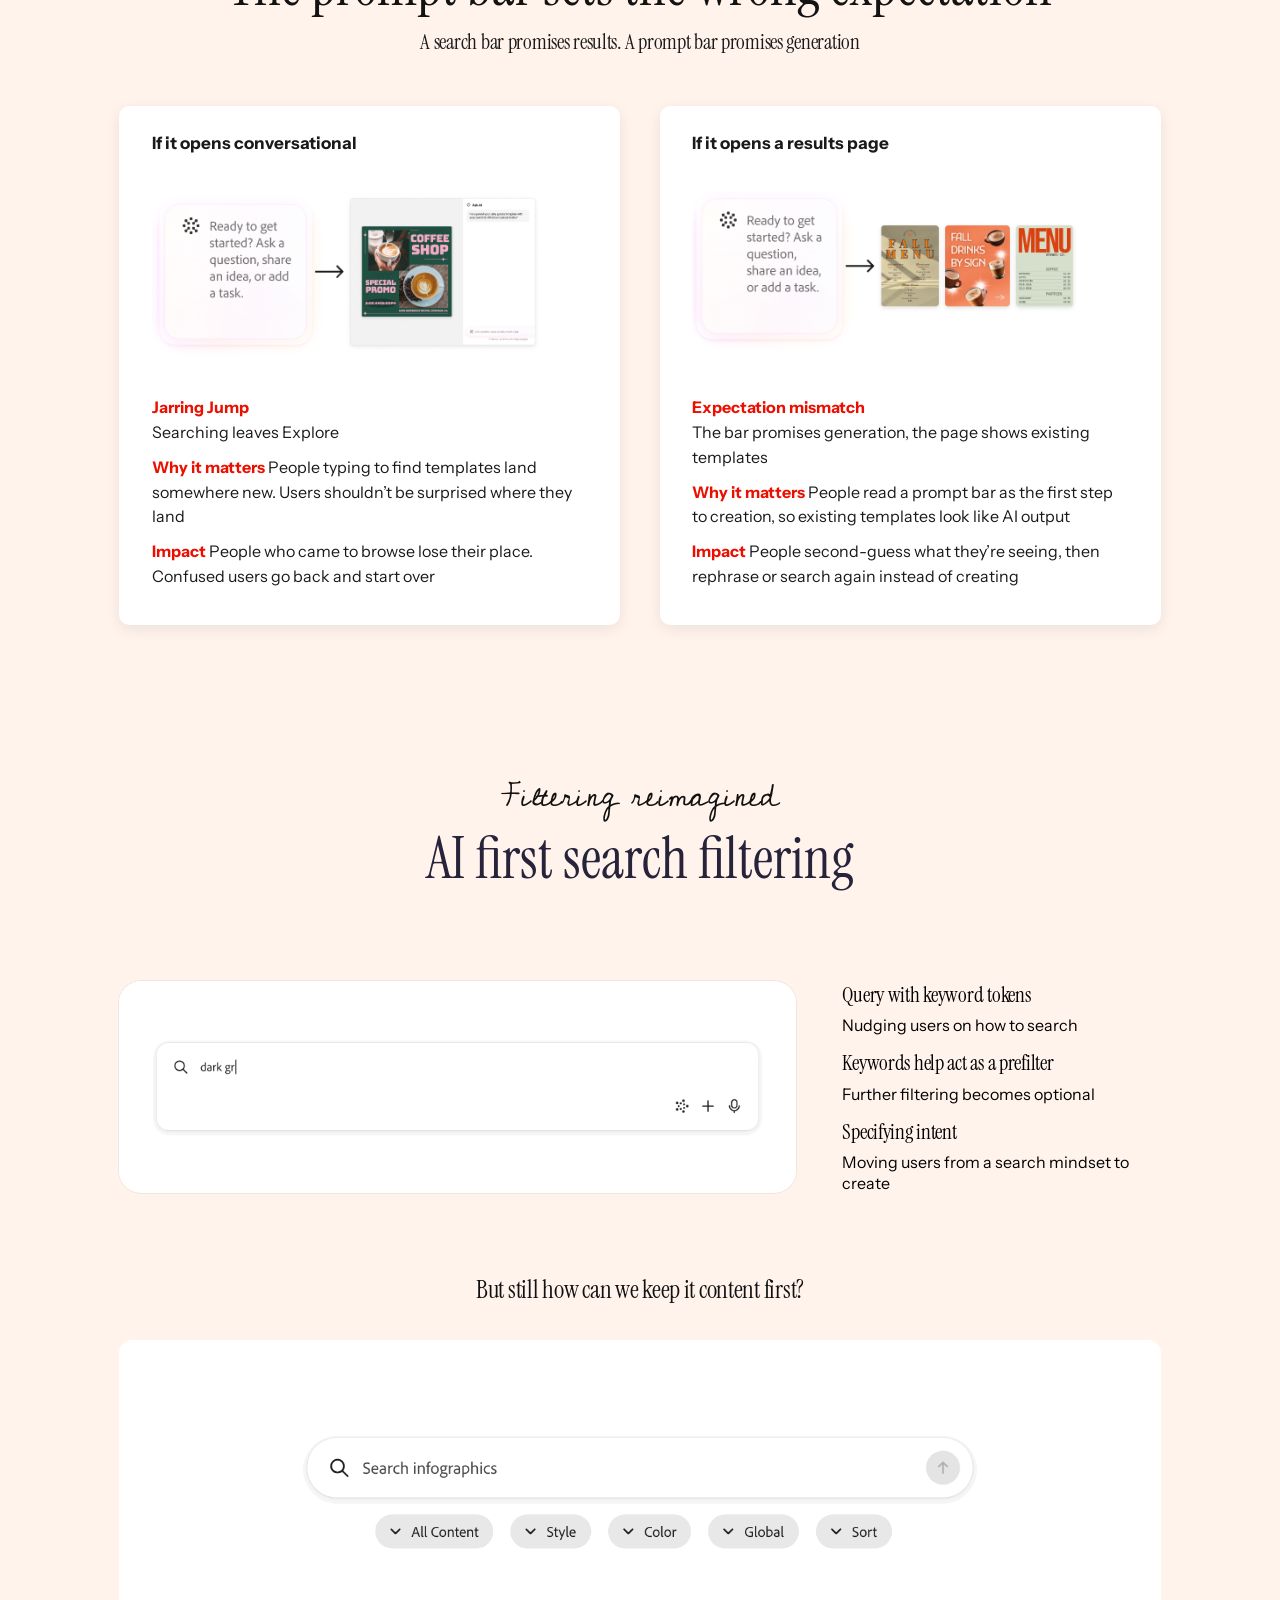
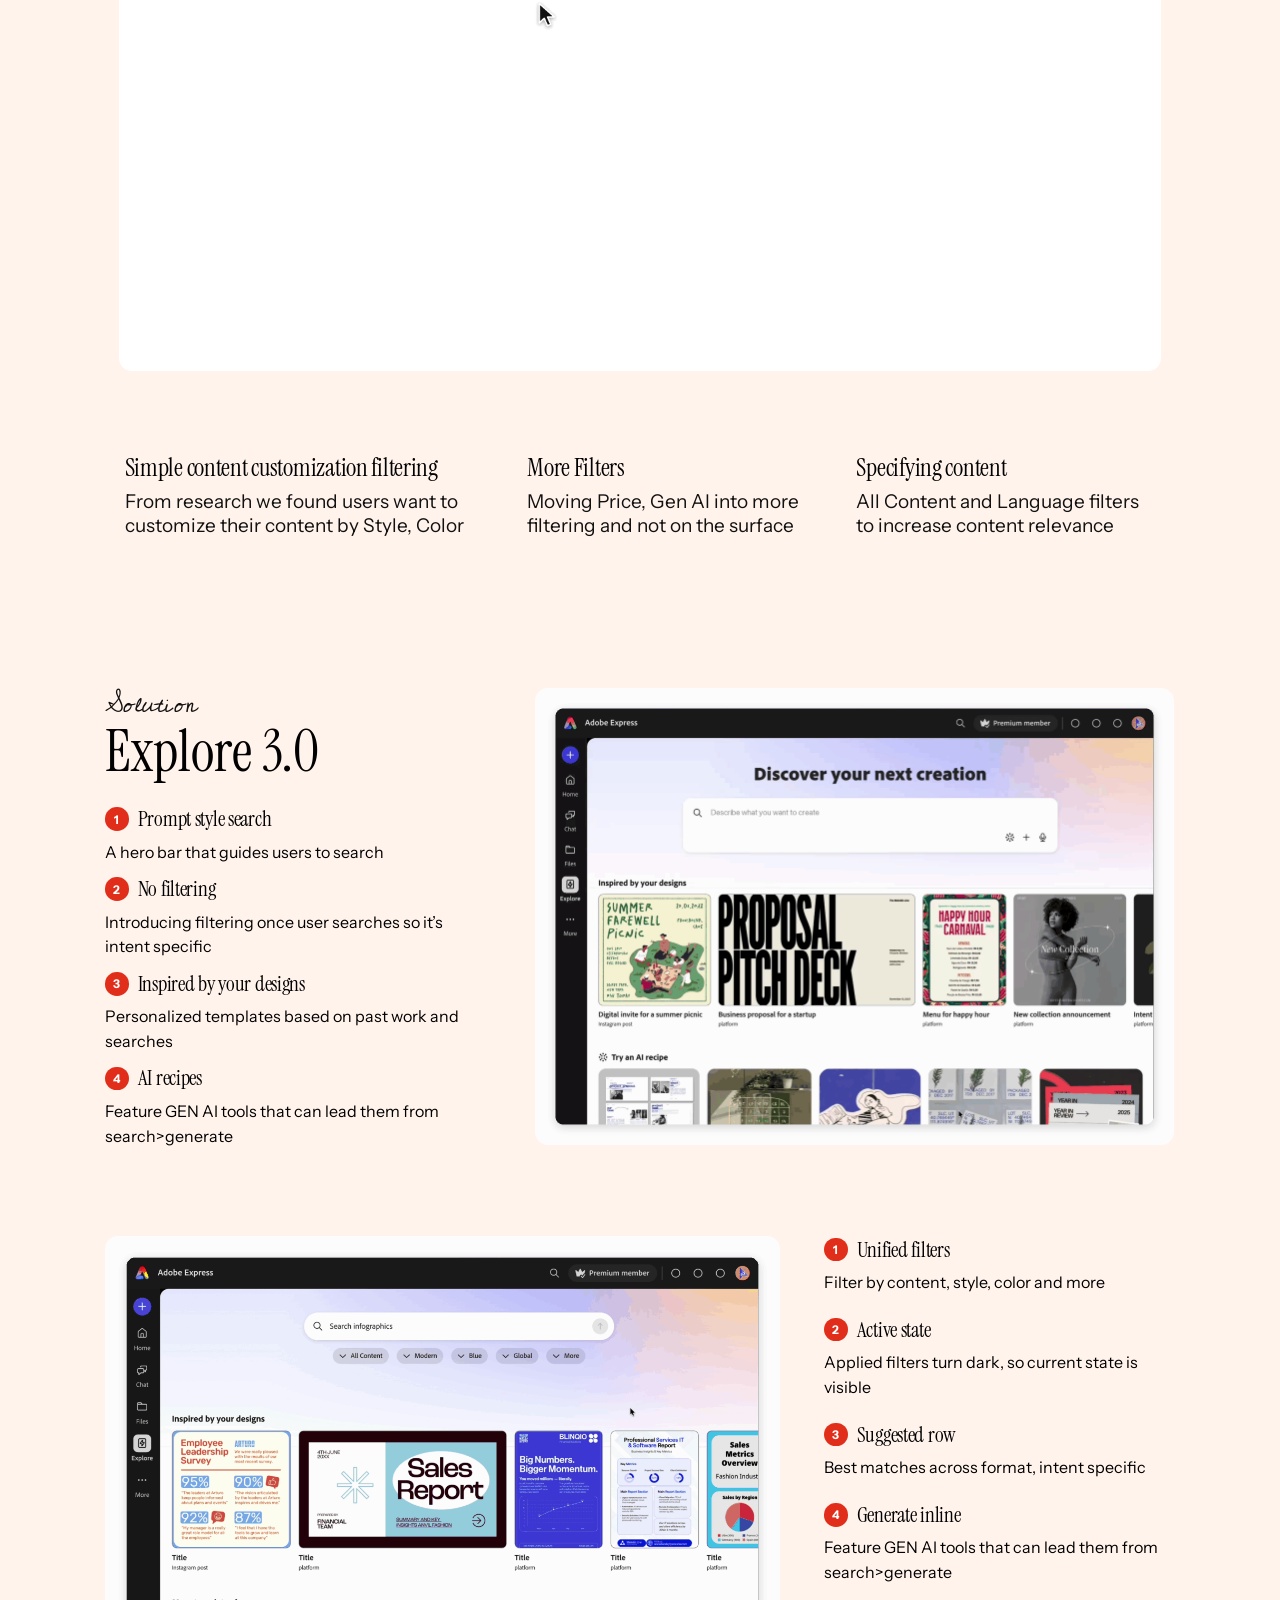
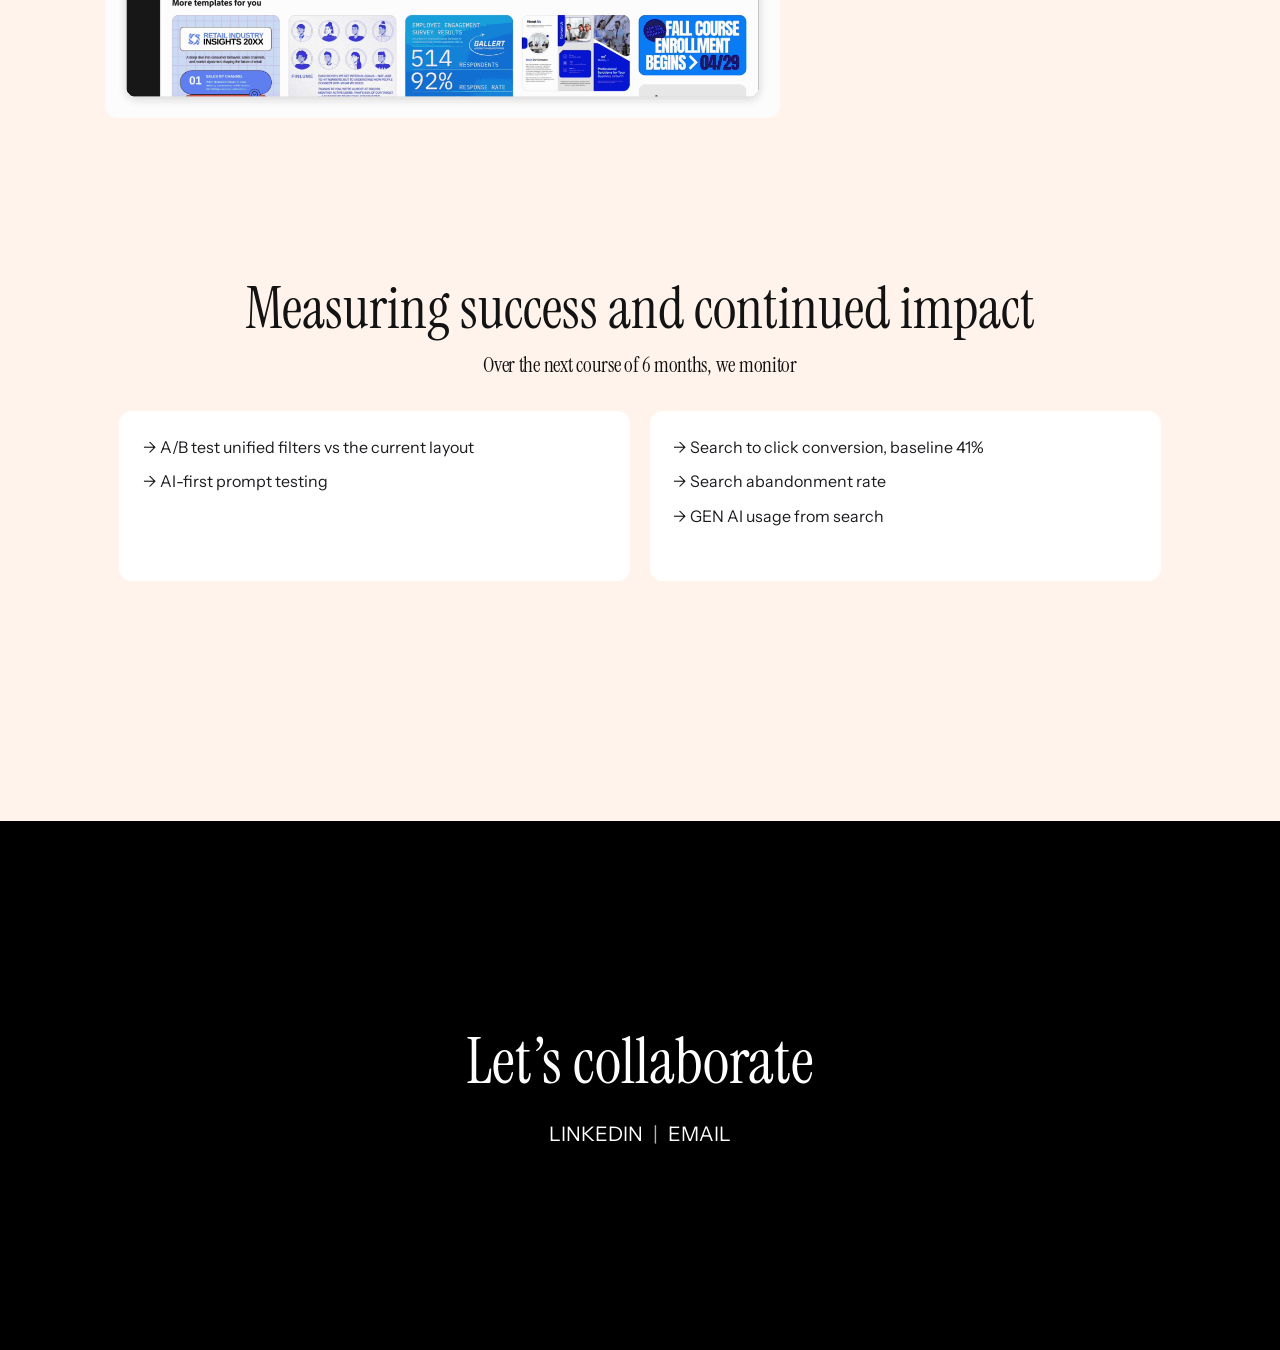
==== commit ab96d542: "Set Explore duration to Ongoing Co-authored-by: Copilot App <223556219+Copilot@users.noreply.github." ====
--- a/explore.html
+++ b/explore.html
@@ -42,7 +42,7 @@
         <h3 class="h4">My role</h3>
         <ul><li>UX Research/Strategy</li><li>UI Design</li><li>Prototyping</li></ul>
         <h3 class="h4 gap">Duration</h3>
-        <p>12 Weeks</p>
+        <p>Ongoing</p>
       </div>
       <div data-reveal>
         <div class="person person--teal"><span class="av"><img src="assets/p1/av-011d2.png" alt=""><img src="assets/p1/av-b8d90.png" alt="Amal Shaheedi"></span><span><b>Amal Shaheedi</b><small>Product Design, Content</small></span></div>
--- a/case.css
+++ b/case.css
@@ -119,7 +119,7 @@
 .why dt { color: #eb0f00; font-weight: 700; }
 .why dd { margin: 0 0 10px; color: #1a1a1a; }
 .why dt, .why dd { font-size: 16px; line-height: 1.55; }
-.cats { display: flex; gap: 117px; align-items: flex-start; margin-bottom: 30px; }
+.cats { display: flex; gap: 117px; align-items: flex-start; margin-bottom: 100px; }
 .cats__intro { flex: none; }
 .cats__intro .h4 { white-space: nowrap; font-size: clamp(21px, 1.67vw, 24px); }
 .cats__intro .stat { font: 400 clamp(40px, 4.44vw, 64px)/1.453 var(--serif); color: #26233a; white-space: nowrap; }
